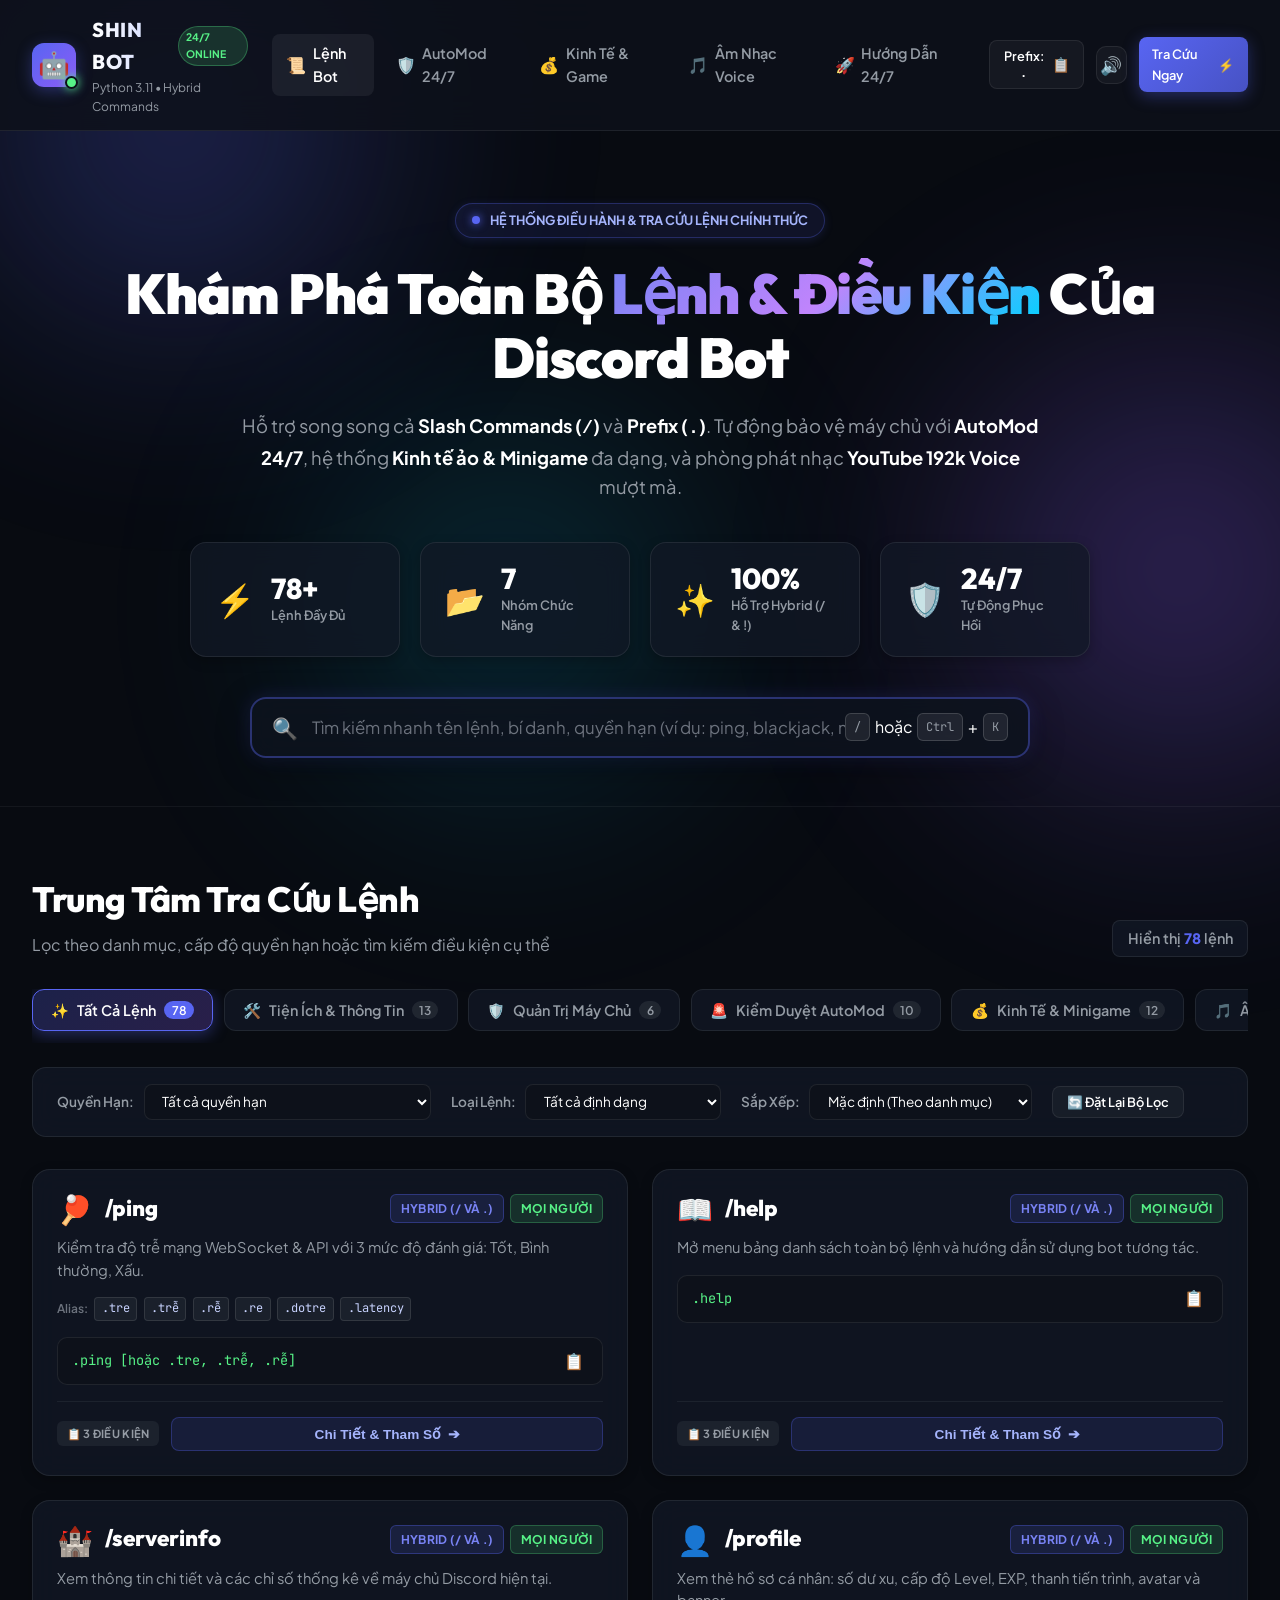
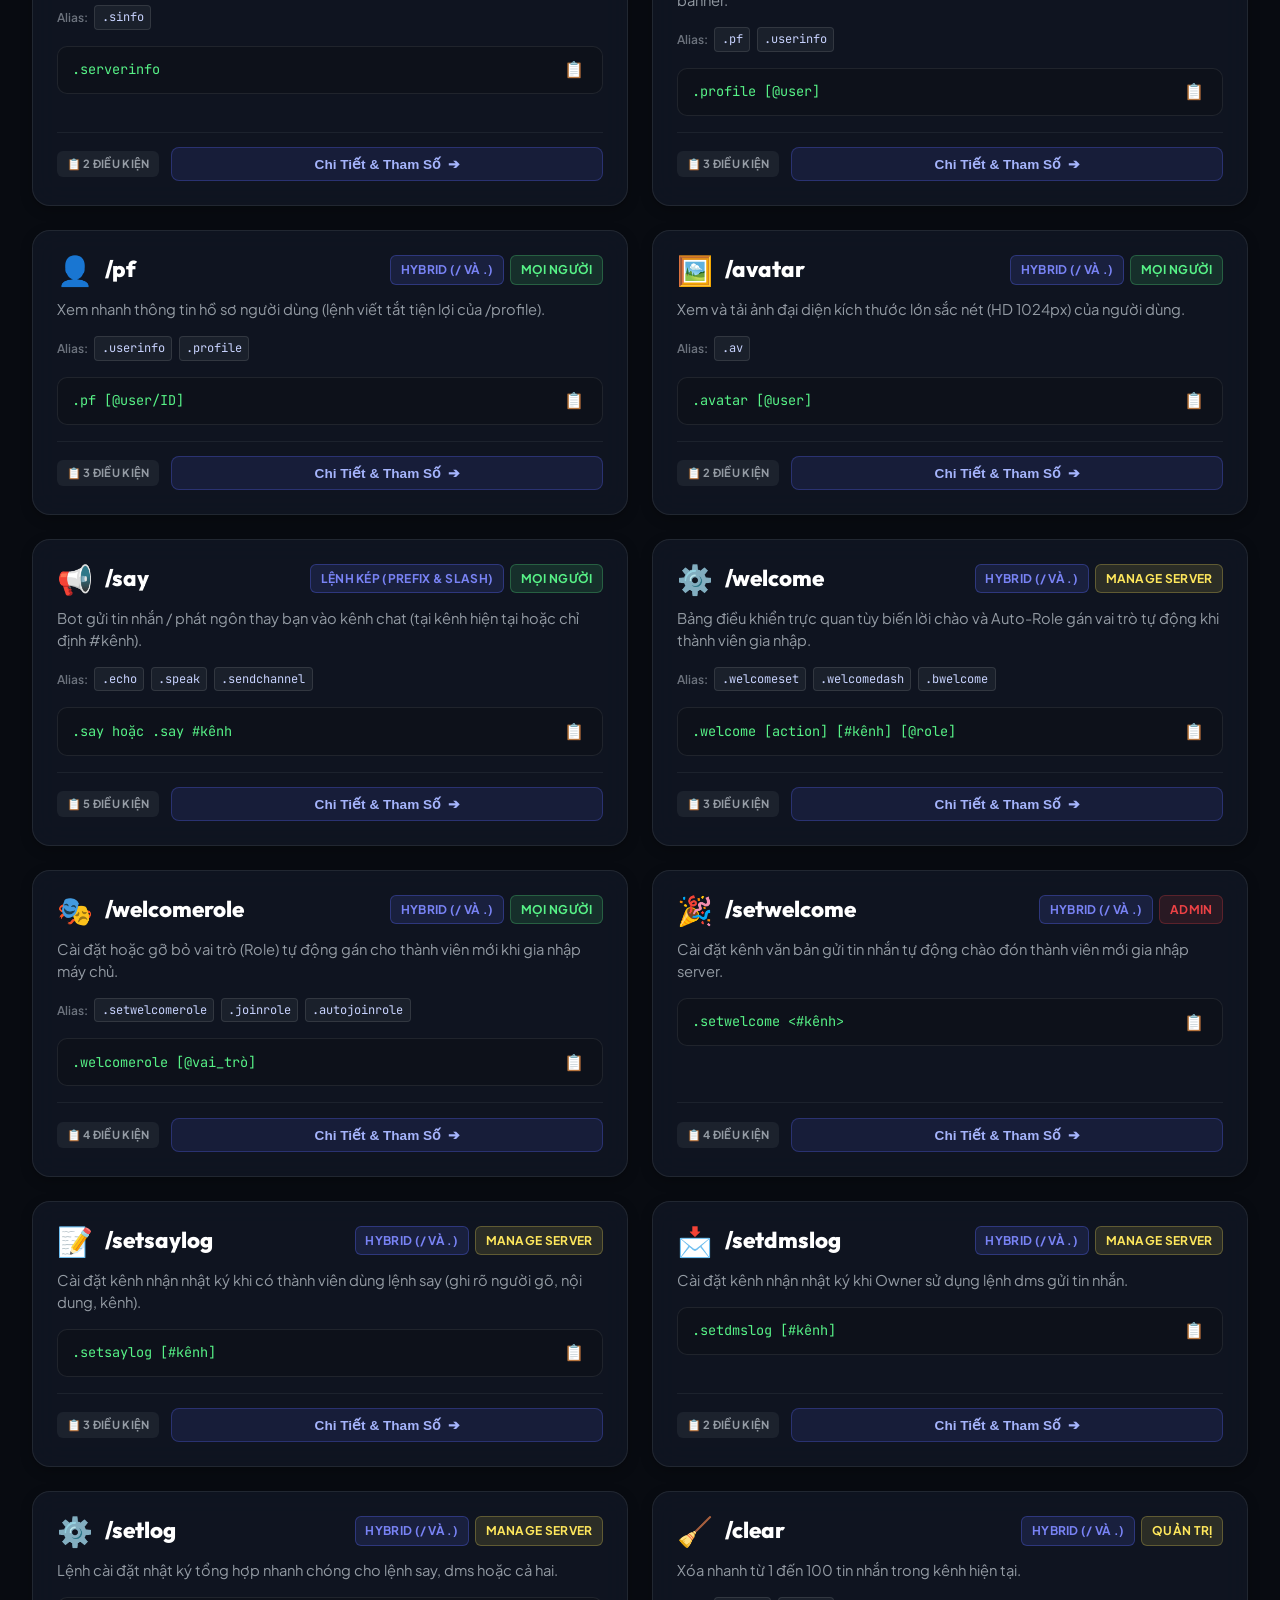
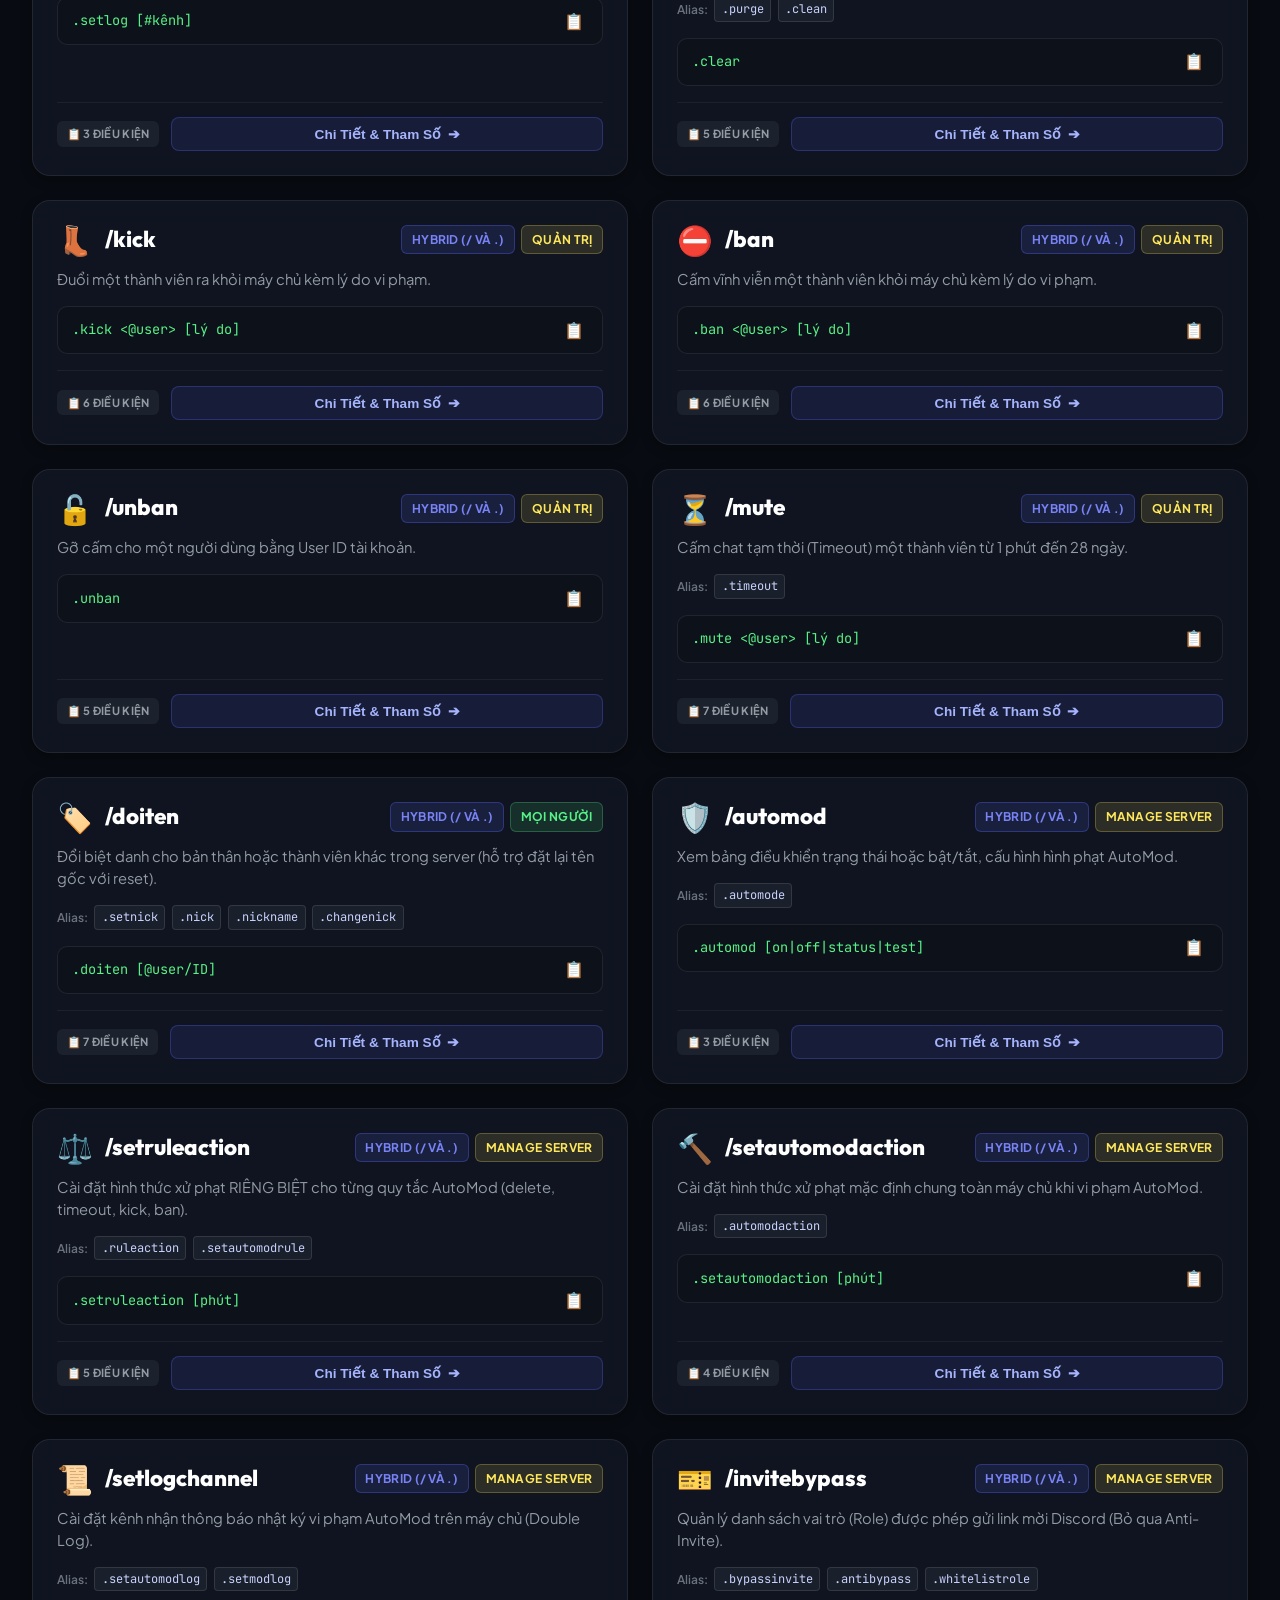
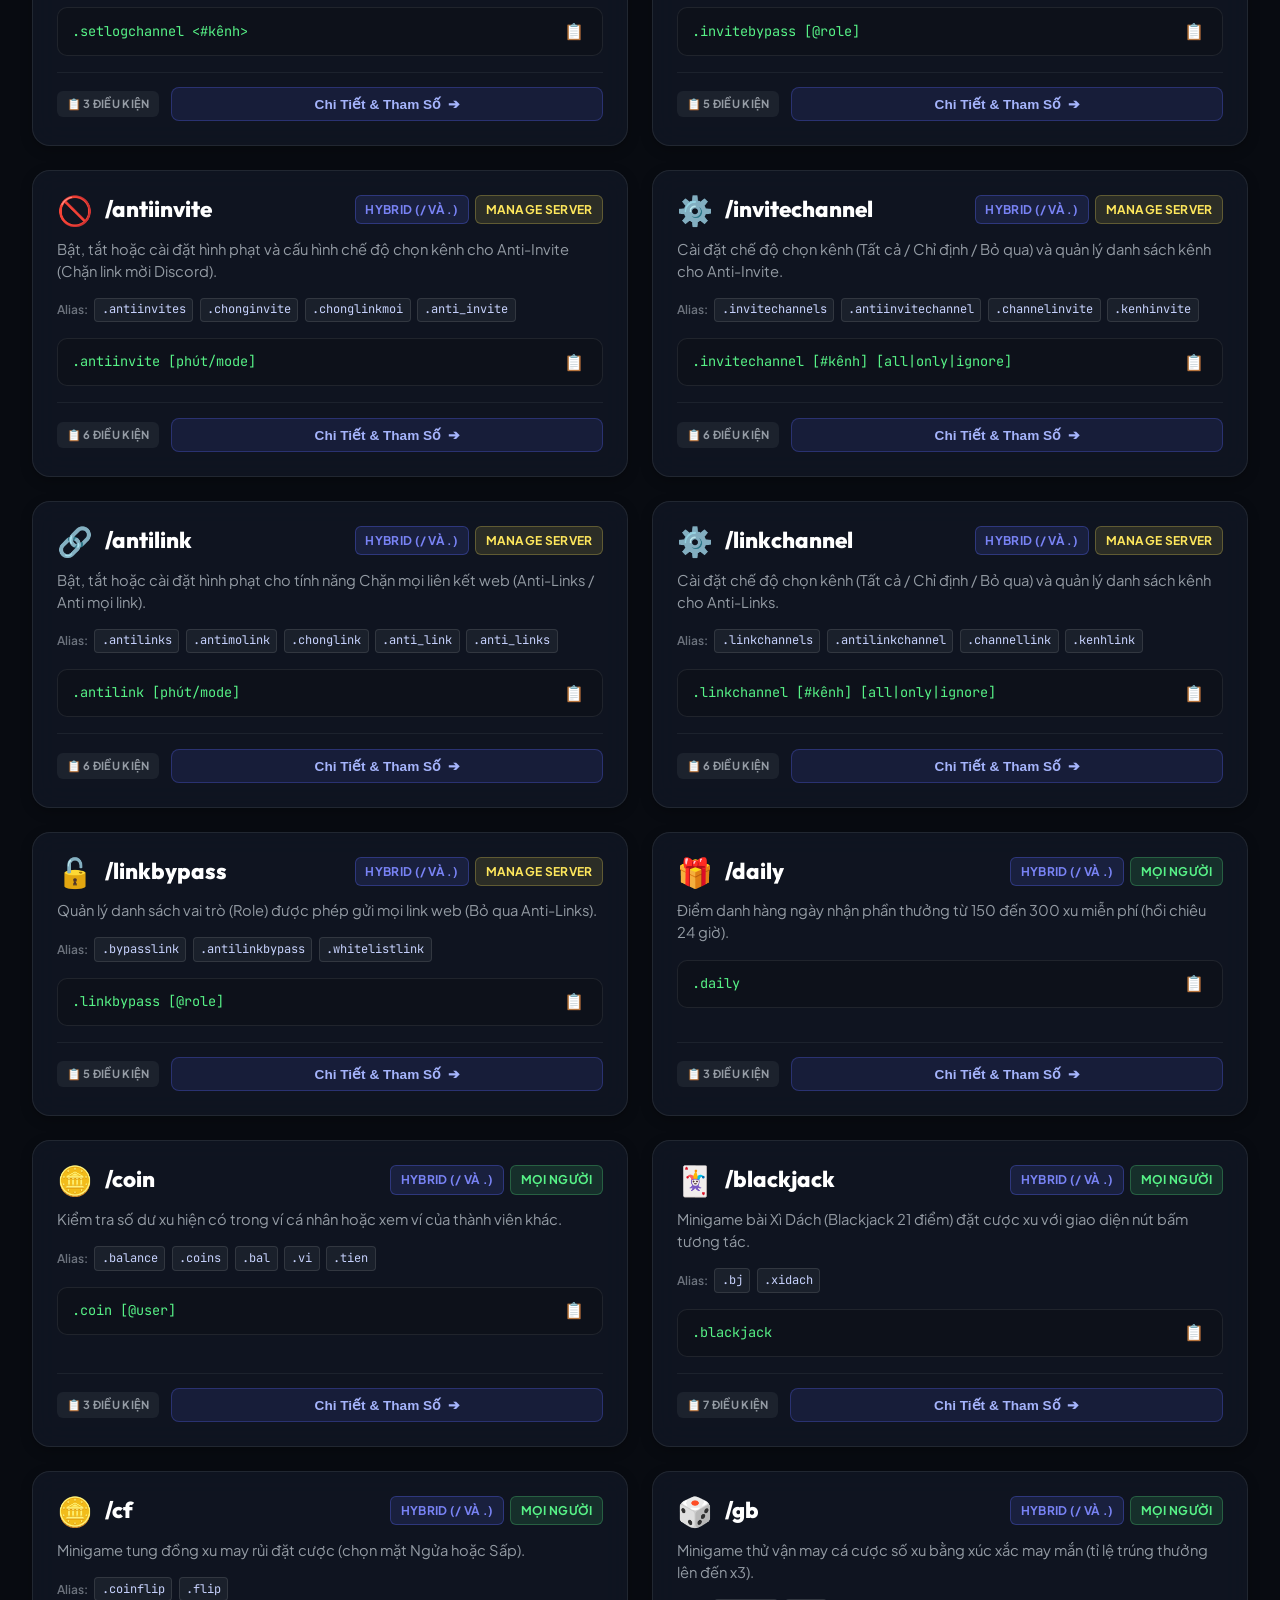
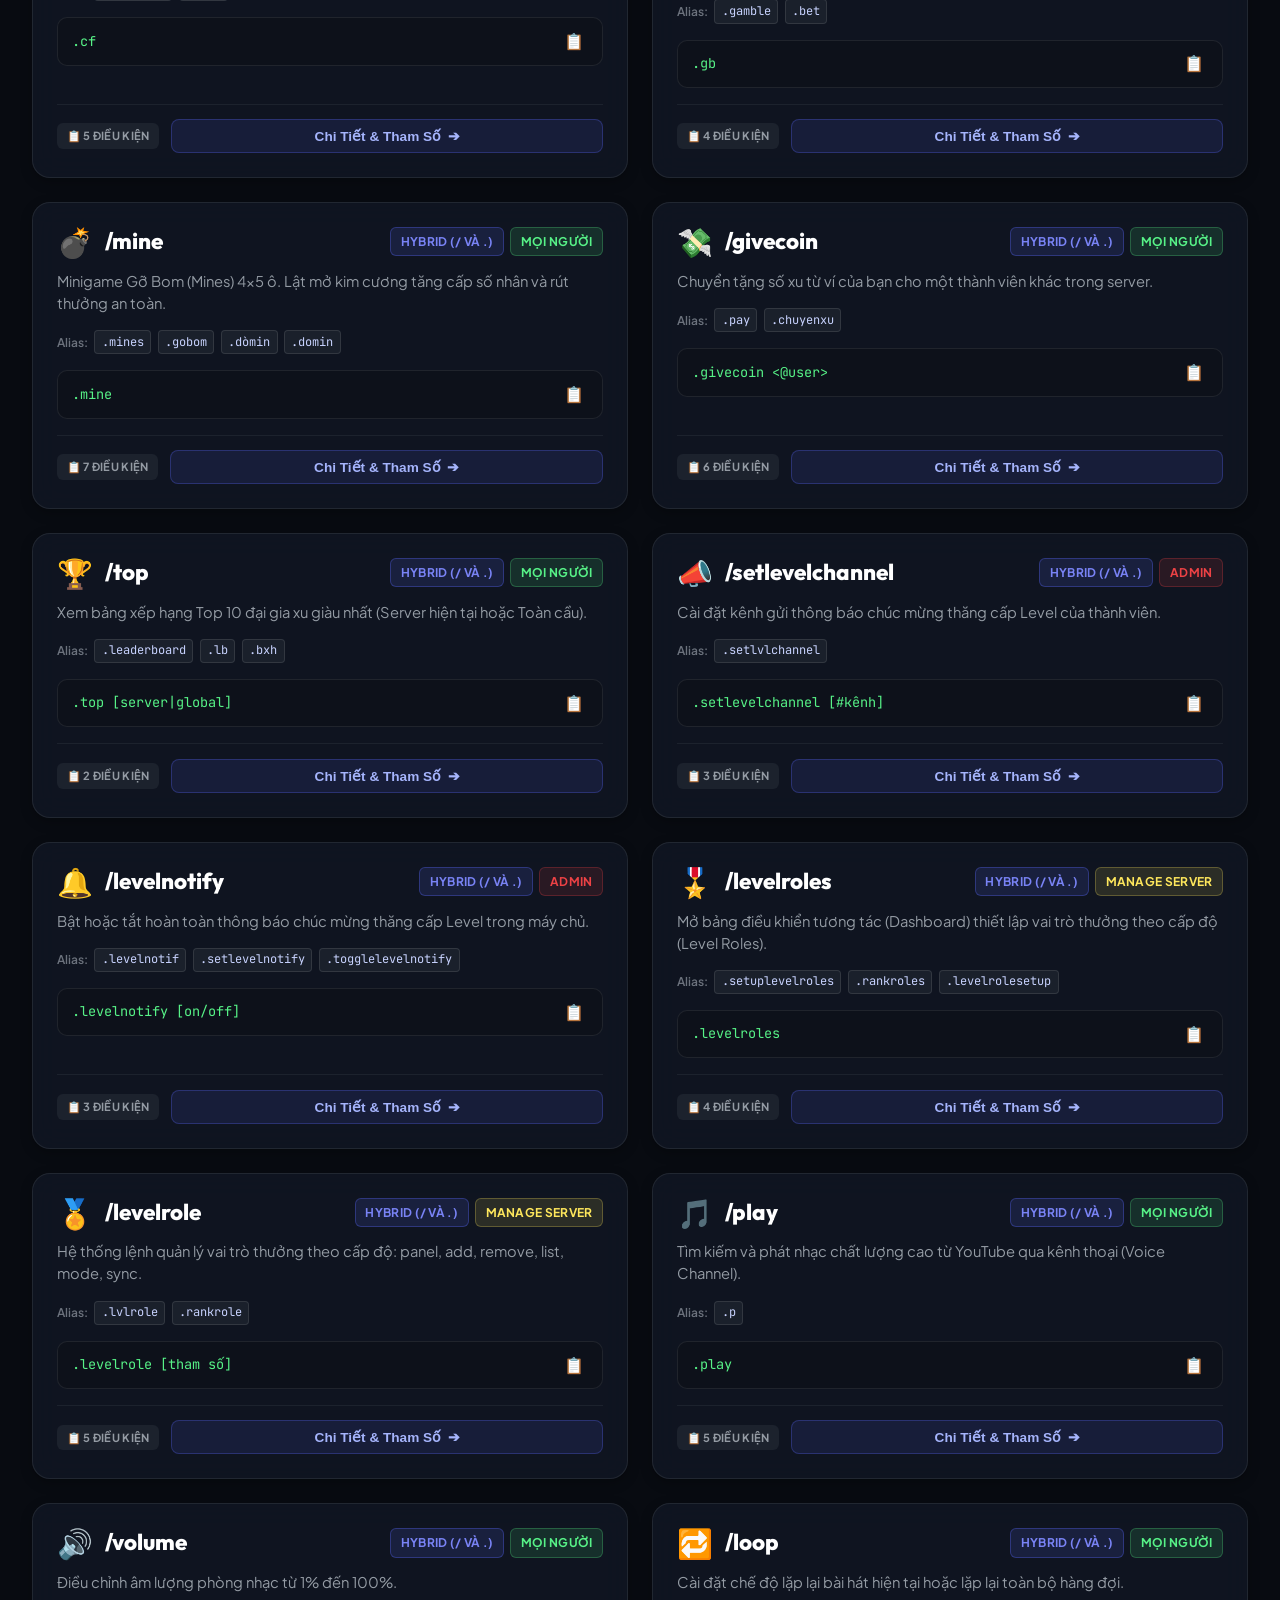
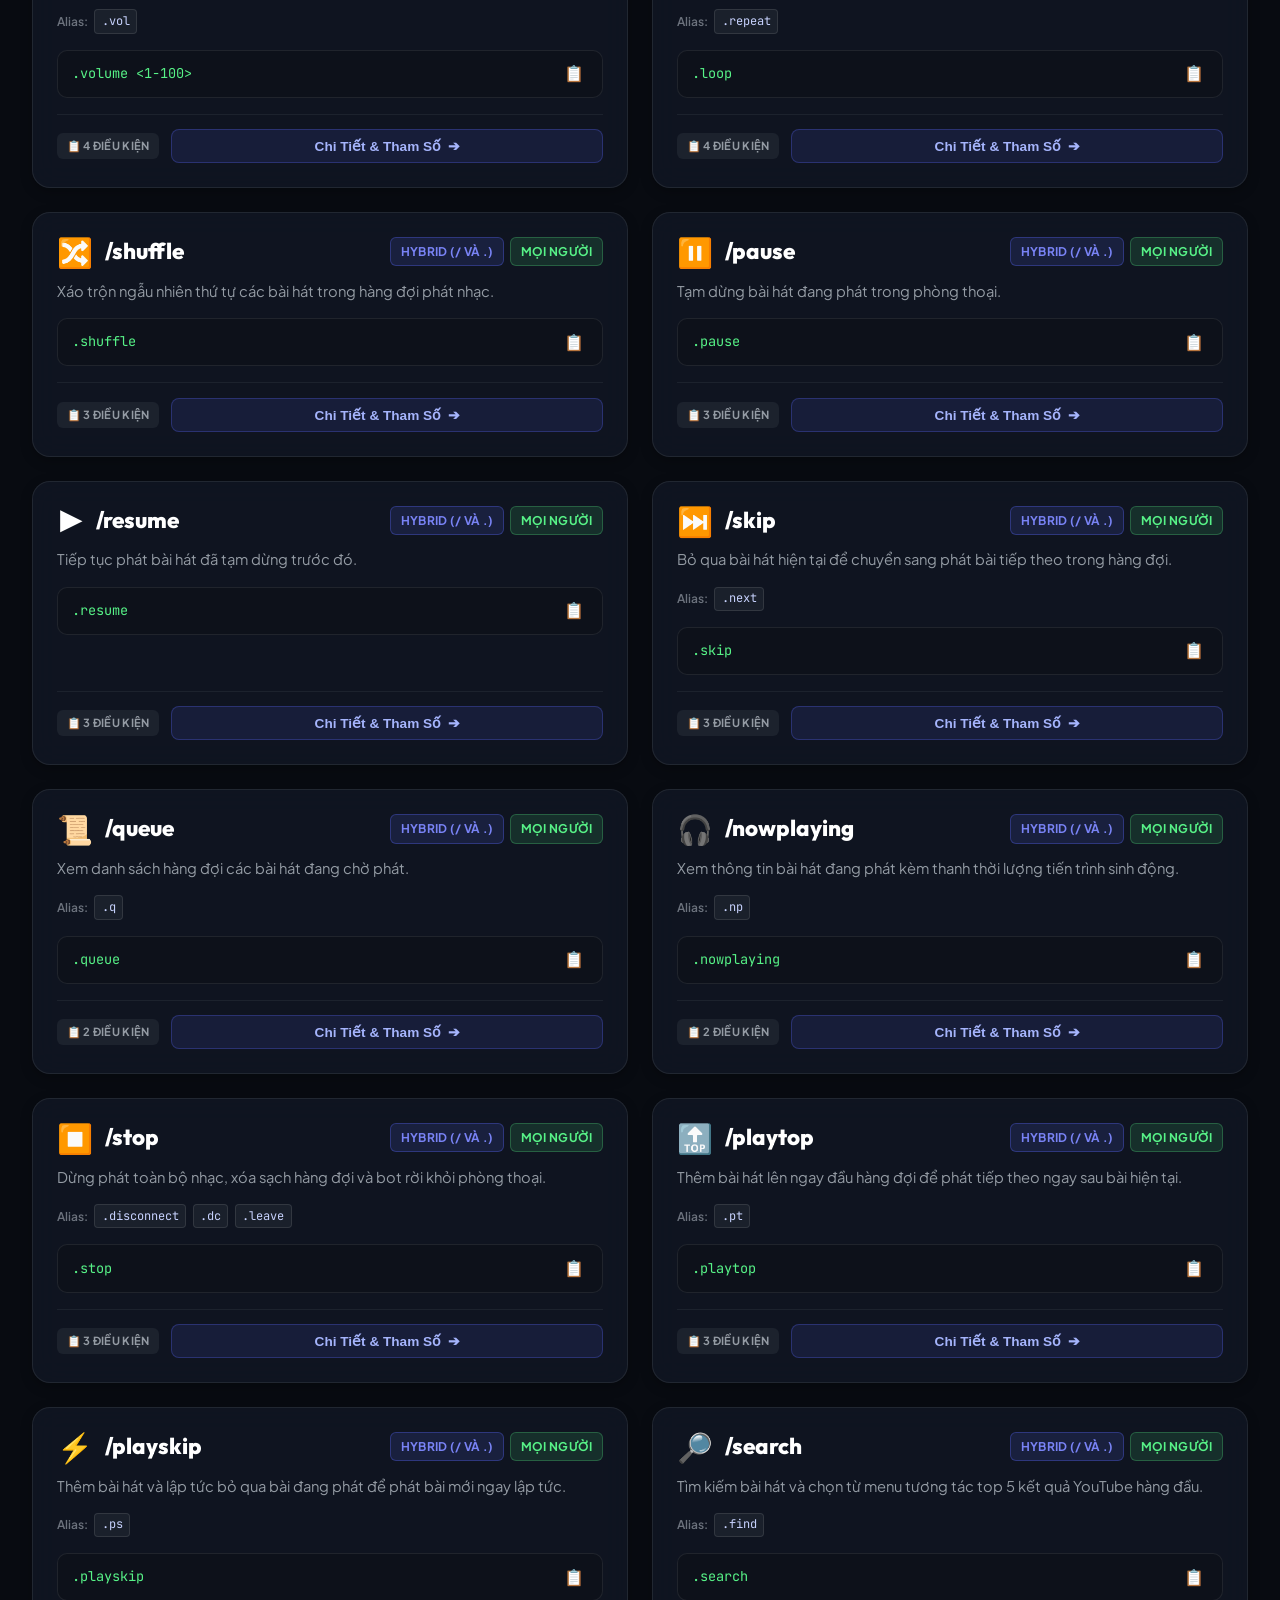
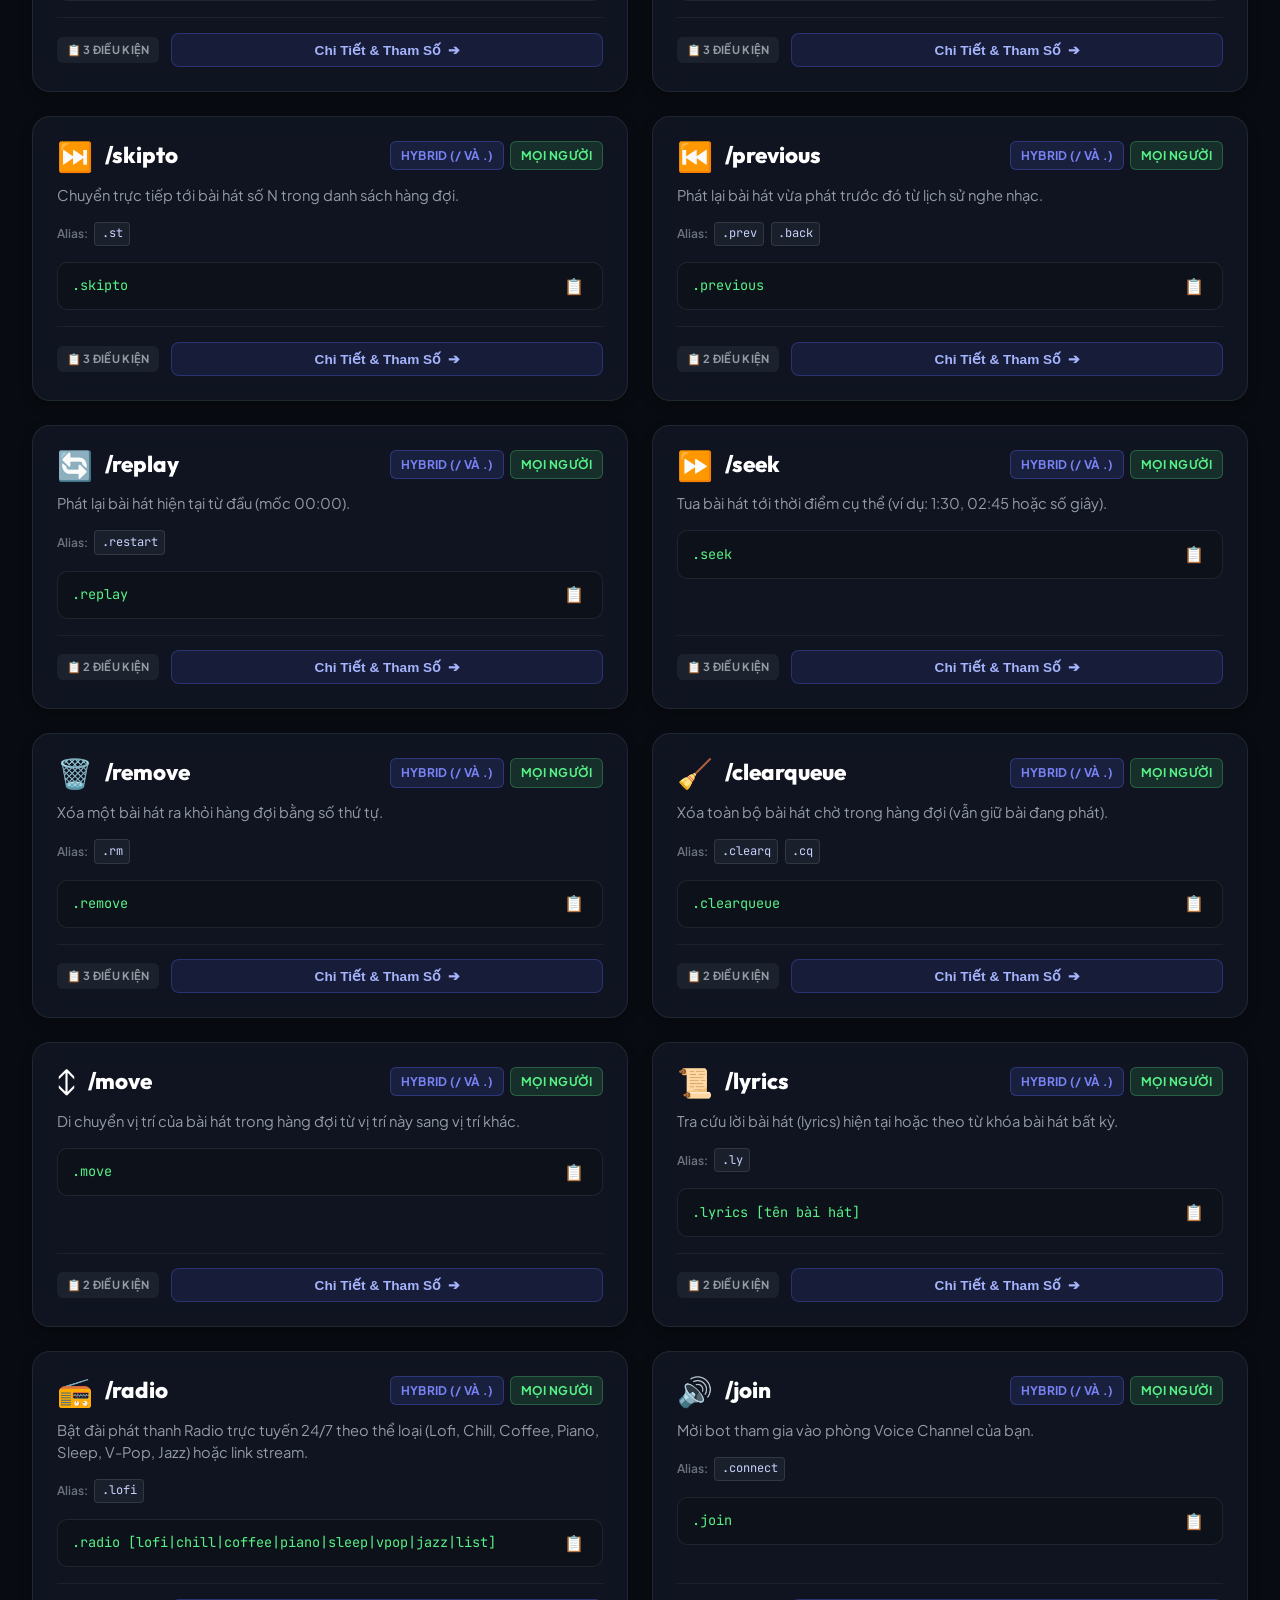
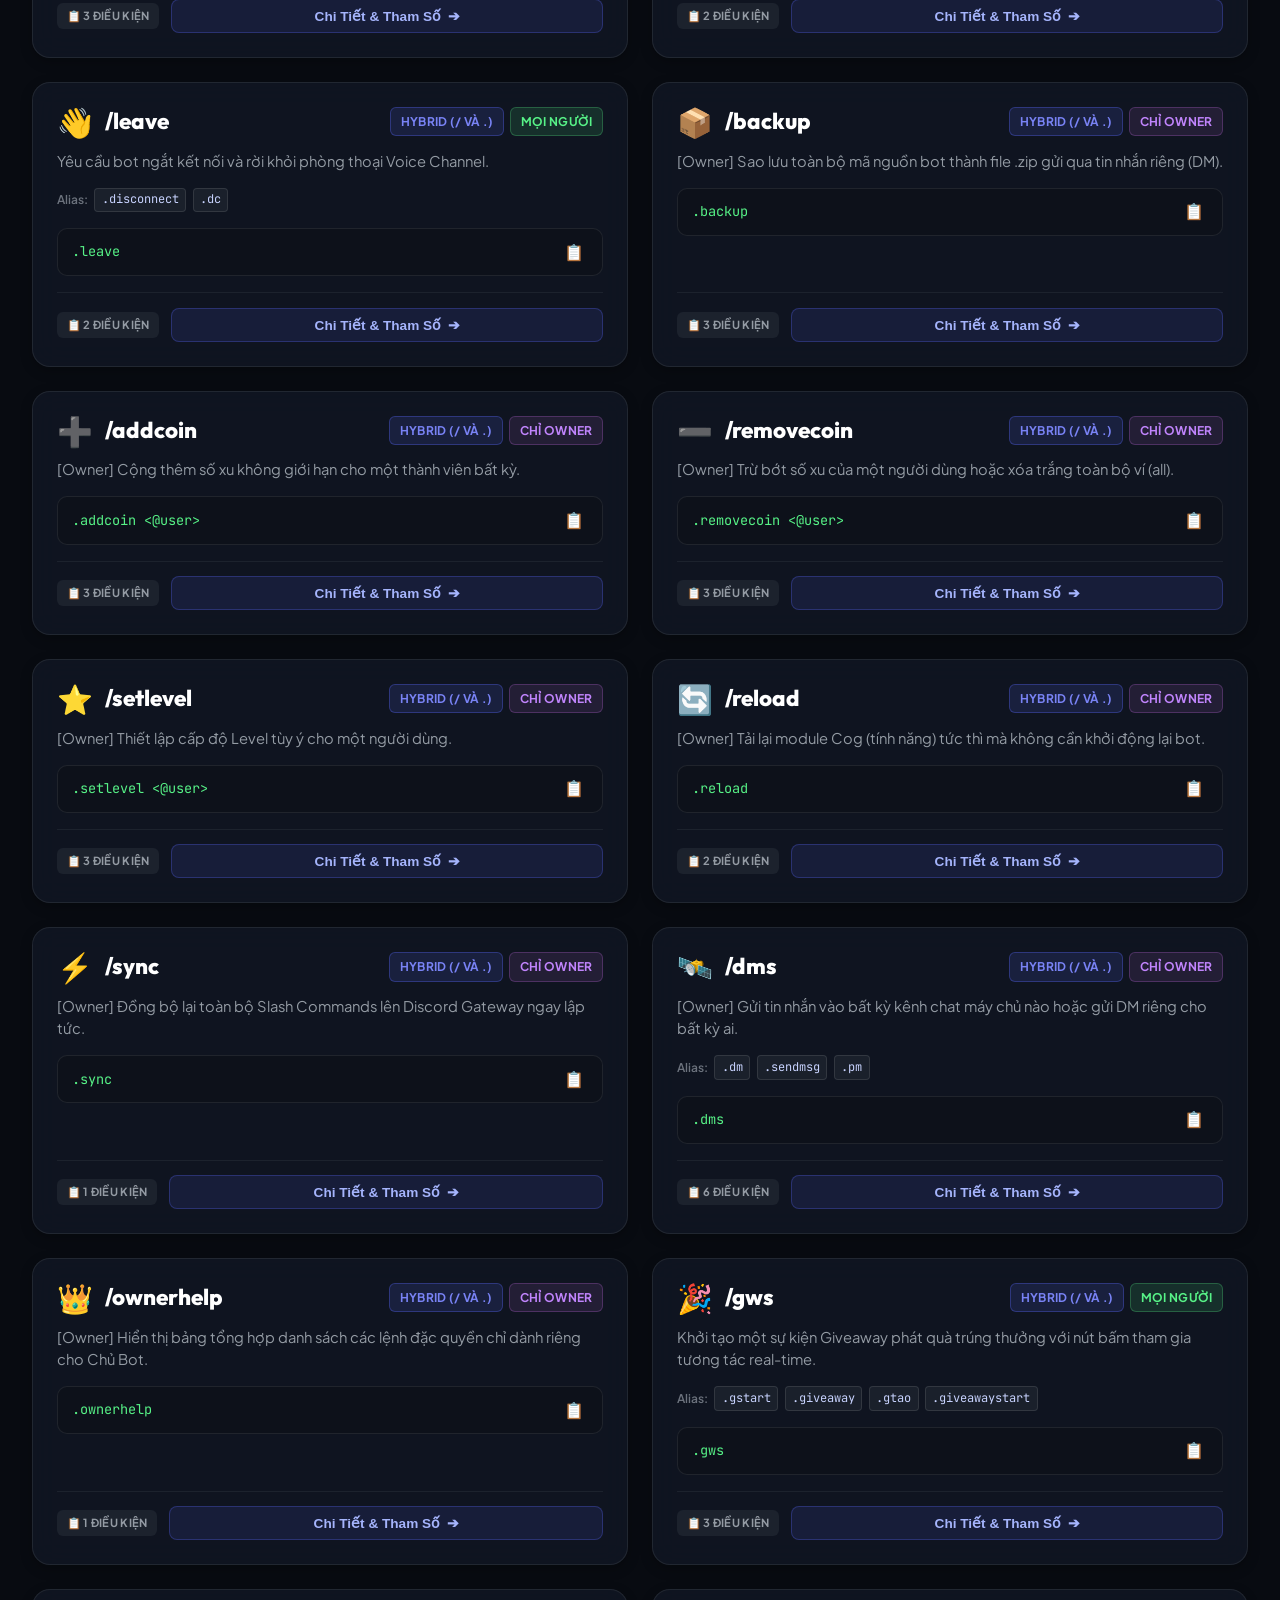
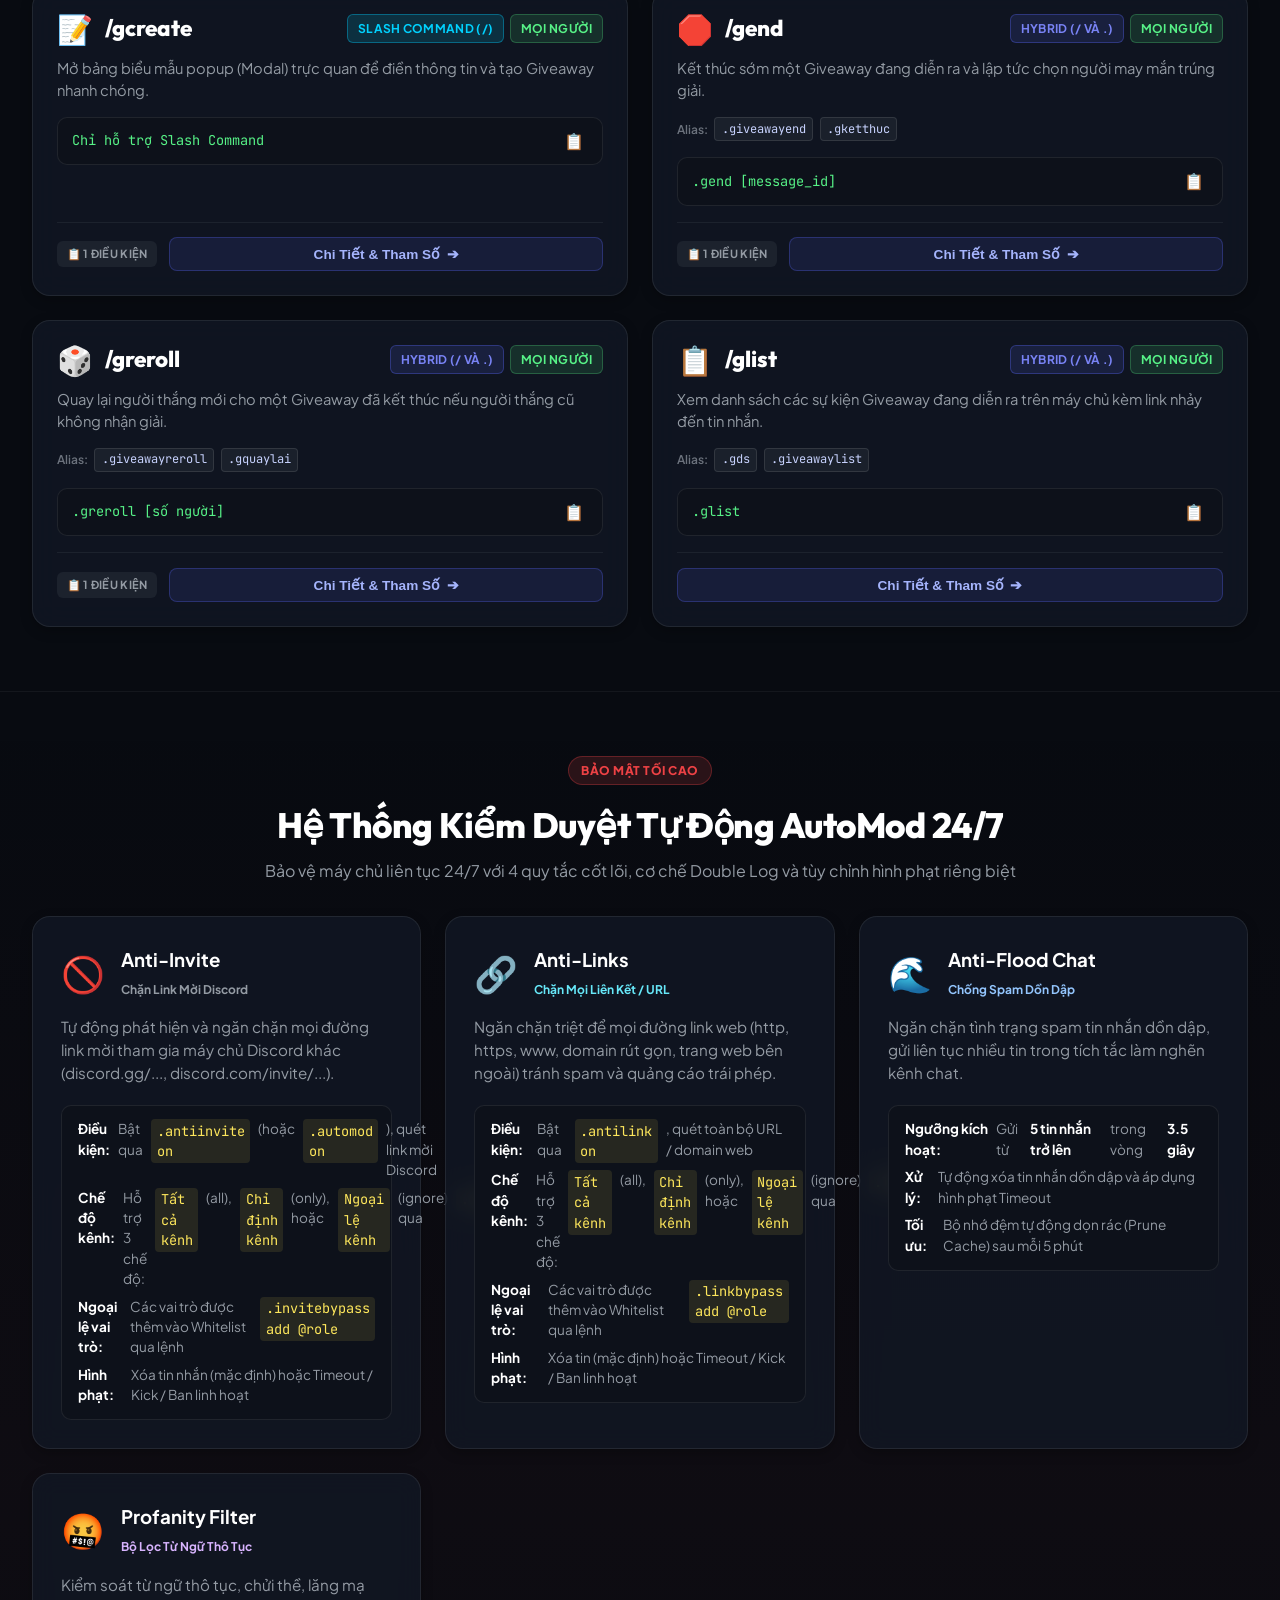
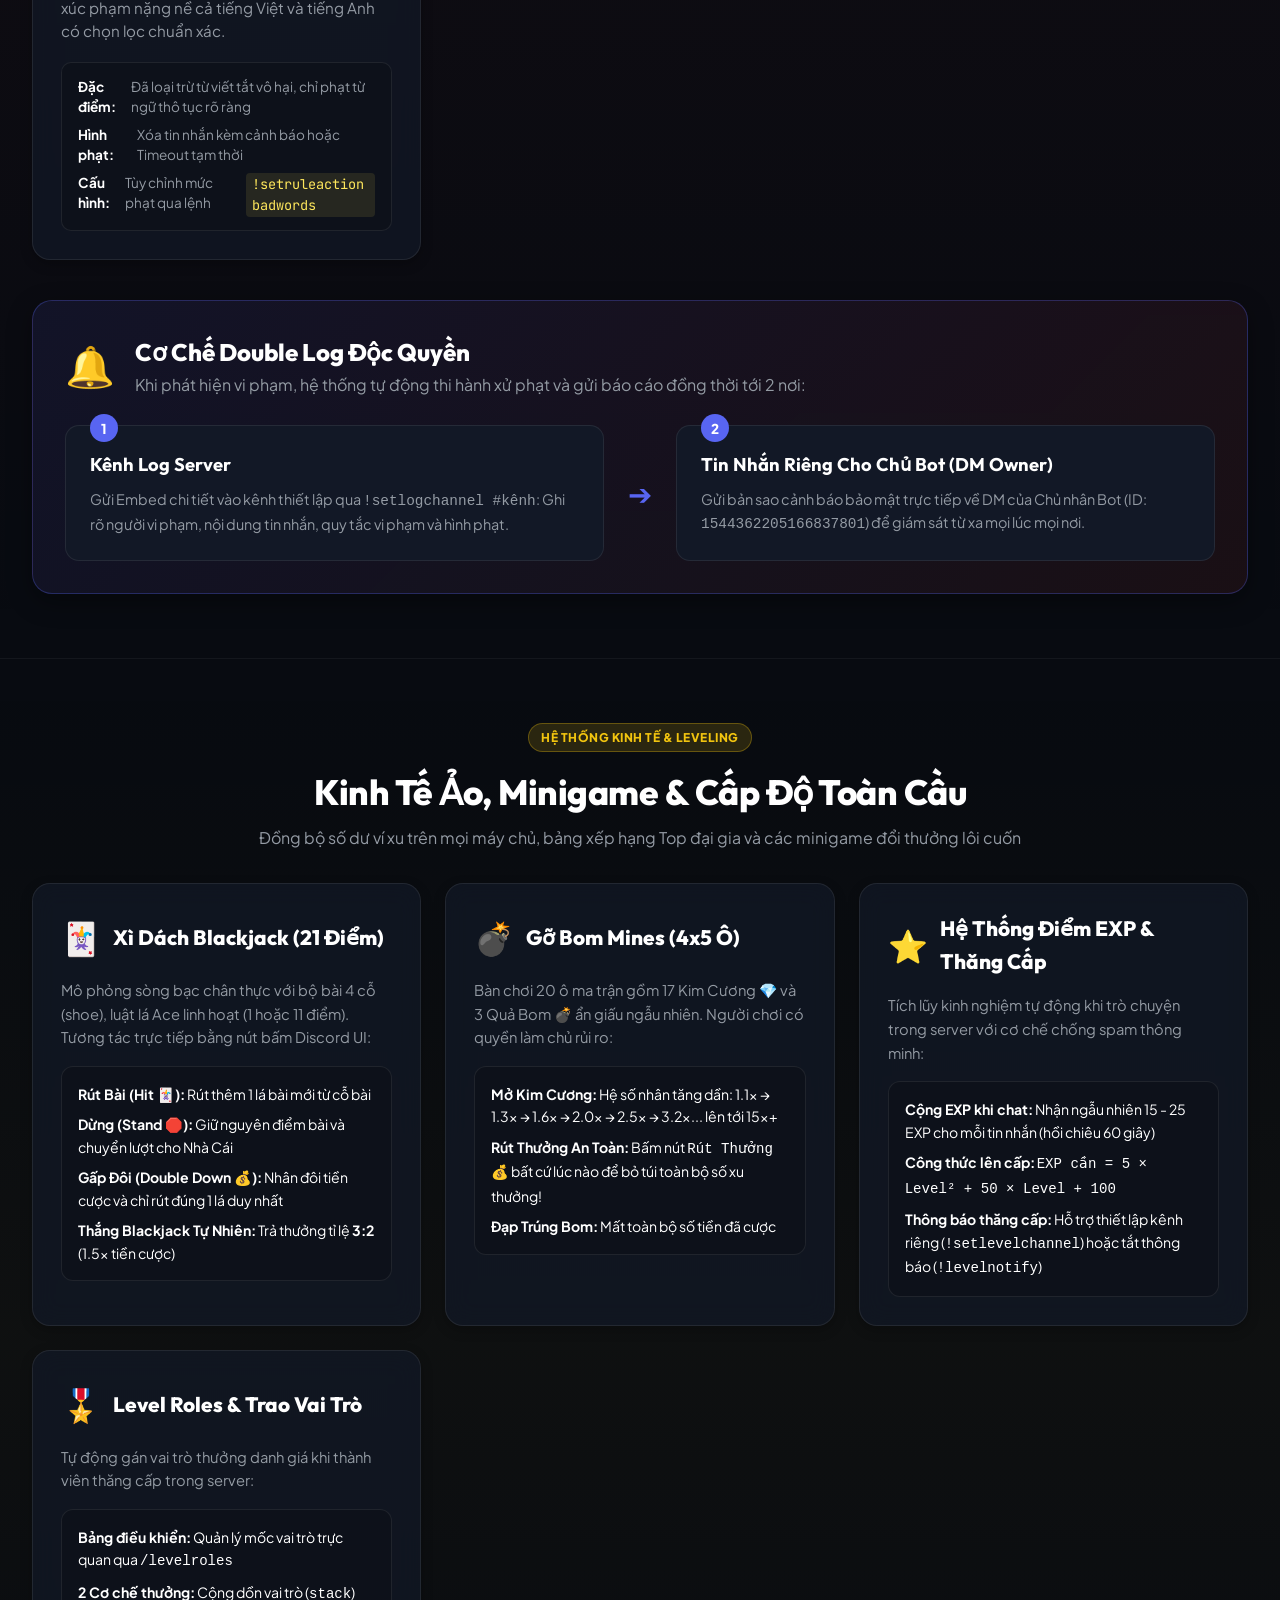
==== index.html @ 2a80ed11 "Add files via upload" ====
<!DOCTYPE html>
<html lang="vi">
<head>
  <meta charset="UTF-8">
  <meta name="viewport" content="width=device-width, initial-scale=1.0">
  <title>Shin Bot — Tài Liệu & Trung Tâm Tra Cứu Lệnh Discord Bot 24/7</title>
  <meta name="description" content="Trung tâm tra cứu đầy đủ 78+ lệnh, điều kiện sử dụng, quyền hạn và trình tạo cú pháp lệnh cho Discord Bot Python 24/7 hỗ trợ Slash và Prefix.">
  <link rel="preconnect" href="https://fonts.googleapis.com">
  <link rel="preconnect" href="https://fonts.gstatic.com" crossorigin>
  <link href="https://fonts.googleapis.com/css2?family=JetBrains+Mono:wght@400;500;600;700&family=Outfit:wght@400;500;600;700;800;900&family=Plus+Jakarta+Sans:wght@400;500;600;700&display=swap" rel="stylesheet">
  <link rel="stylesheet" href="style.css">
  <link rel="icon" href="data:image/svg+xml,<svg xmlns=%22http://www.w3.org/2000/svg%22 viewBox=%220%22%20width=%2232%22%20height=%2232%22><text y=%2226%22 font-size=%2226%22>🤖</text></svg>">
</head>
<body class="dark-theme">
  <!-- Glowing Background Mesh -->
  <div class="bg-glow bg-glow-1"></div>
  <div class="bg-glow bg-glow-2"></div>
  <div class="bg-glow bg-glow-3"></div>

  <!-- Header / Navigation Bar -->
  <header class="navbar">
    <div class="nav-container">
      <div class="nav-brand">
        <div class="brand-avatar-wrapper">
          <div class="brand-avatar">🤖</div>
          <span class="status-pulse" title="Trực tuyến 24/7"></span>
        </div>
        <div class="brand-info">
          <div class="brand-title">
            <span class="brand-name">SHIN BOT</span>
            <span class="brand-badge">24/7 ONLINE</span>
          </div>
          <span class="brand-sub">Python 3.11 • Hybrid Commands</span>
        </div>
      </div>

      <nav class="nav-menu">
        <a href="#commands" class="nav-link active"><span class="nav-icon">📜</span> Lệnh Bot</a>
        <a href="#automod" class="nav-link"><span class="nav-icon">🛡️</span> AutoMod 24/7</a>
        <a href="#economy" class="nav-link"><span class="nav-icon">💰</span> Kinh Tế & Game</a>
        <a href="#music" class="nav-link"><span class="nav-icon">🎵</span> Âm Nhạc Voice</a>
        <a href="#deployment" class="nav-link"><span class="nav-icon">🚀</span> Hướng Dẫn 24/7</a>
      </nav>

      <div class="nav-actions">
        <button id="quick-copy-prefix" class="btn btn-outline btn-sm" title="Sao chép Prefix mặc định (.)">
          <span>Prefix: <code>.</code></span>
          <span class="copy-icon">📋</span>
        </button>
        <button id="sound-toggle-btn" class="btn btn-icon" title="Bật/Tắt hiệu ứng âm thanh">
          <span id="sound-icon">🔊</span>
        </button>
        <a href="#commands" class="btn btn-primary btn-sm">
          <span>Tra Cứu Ngay</span>
          <span>⚡</span>
        </a>
      </div>
    </div>
  </header>

  <!-- Main Hero Section -->
  <section class="hero-section">
    <div class="hero-container">
      <div class="hero-badge">
        <span class="badge-dot"></span>
        <span>HỆ THỐNG ĐIỀU HÀNH & TRA CỨU LỆNH CHÍNH THỨC</span>
      </div>

      <h1 class="hero-title">
        Khám Phá Toàn Bộ <span class="gradient-text">Lệnh & Điều Kiện</span> Của Discord Bot
      </h1>

      <p class="hero-desc">
        Hỗ trợ song song cả <strong>Slash Commands (<code>/</code>)</strong> và <strong>Prefix (<code>.</code>)</strong>. 
        Tự động bảo vệ máy chủ với <strong>AutoMod 24/7</strong>, hệ thống <strong>Kinh tế ảo & Minigame</strong> đa dạng, 
        và phòng phát nhạc <strong>YouTube 192k Voice</strong> mượt mà.
      </p>

      <!-- Stats Counters -->
      <div class="stats-grid">
        <div class="stat-card">
          <div class="stat-icon" style="color: #5865F2;">⚡</div>
          <div class="stat-info">
            <span class="stat-num" id="stat-total-cmds">78+</span>
            <span class="stat-label">Lệnh Đầy Đủ</span>
          </div>
        </div>

        <div class="stat-card">
          <div class="stat-icon" style="color: #3BA55C;">📂</div>
          <div class="stat-info">
            <span class="stat-num" id="stat-total-cats">8</span>
            <span class="stat-label">Nhóm Chức Năng</span>
          </div>
        </div>

        <div class="stat-card">
          <div class="stat-icon" style="color: #F1C40F;">✨</div>
          <div class="stat-info">
            <span class="stat-num">100%</span>
            <span class="stat-label">Hỗ Trợ Hybrid (/ & !)</span>
          </div>
        </div>

        <div class="stat-card">
          <div class="stat-icon" style="color: #ED4245;">🛡️</div>
          <div class="stat-info">
            <span class="stat-num">24/7</span>
            <span class="stat-label">Tự Động Phục Hồi</span>
          </div>
        </div>
      </div>

      <!-- Quick Search Trigger -->
      <div class="hero-search-wrapper">
        <div class="hero-search-box">
          <span class="search-icon">🔍</span>
          <input type="text" id="main-search-input" placeholder="Tìm kiếm nhanh tên lệnh, bí danh, quyền hạn (ví dụ: ping, blackjack, mute, say...)" autocomplete="off">
          <button id="clear-search-btn" class="clear-btn" style="display: none;" title="Xóa tìm kiếm">✕</button>
          <div class="search-shortcut">
            <kbd>/</kbd> hoặc <kbd>Ctrl</kbd>+<kbd>K</kbd>
          </div>
        </div>
      </div>
    </div>
  </section>

  <!-- Commands Explorer Section -->
  <section id="commands" class="section explorer-section">
    <div class="section-container">
      <div class="section-header">
        <div>
          <h2 class="section-title">Trung Tâm Tra Cứu Lệnh</h2>
          <p class="section-subtitle">Lọc theo danh mục, cấp độ quyền hạn hoặc tìm kiếm điều kiện cụ thể</p>
        </div>
        <div class="results-badge">
          Hiển thị <span id="filtered-count" class="highlight-count">78</span> lệnh
        </div>
      </div>

      <!-- Category Filter Pills -->
      <div class="category-tabs" id="category-tabs">
        <!-- Rendered dynamically -->
      </div>

      <!-- Secondary Filter Bar (Permissions, Type, Sort) -->
      <div class="filters-toolbar">
        <div class="filter-group">
          <label class="filter-label">Quyền Hạn:</label>
          <select id="perm-filter" class="filter-select">
            <option value="all">Tất cả quyền hạn</option>
            <option value="everyone">Tất cả thành viên (Không cần quyền)</option>
            <option value="moderator">Quản trị viên (Mute / Kick / Ban / Clear)</option>
            <option value="manage_guild">Quản lý máy chủ (Manage Server)</option>
            <option value="admin">Quản trị tối cao (Administrator)</option>
            <option value="owner">Chỉ Chủ Bot (Owner Only)</option>
          </select>
        </div>

        <div class="filter-group">
          <label class="filter-label">Loại Lệnh:</label>
          <select id="type-filter" class="filter-select">
            <option value="all">Tất cả định dạng</option>
            <option value="hybrid">Lệnh Kép Hybrid (/ và .)</option>
            <option value="slash">Chỉ Slash Command (/)</option>
            <option value="prefix">Chỉ Lệnh Prefix (.)</option>
          </select>
        </div>

        <div class="filter-group">
          <label class="filter-label">Sắp Xếp:</label>
          <select id="sort-select" class="filter-select">
            <option value="default">Mặc định (Theo danh mục)</option>
            <option value="name-asc">Tên lệnh (A → Z)</option>
            <option value="name-desc">Tên lệnh (Z → A)</option>
            <option value="perm">Cấp độ quyền (Thấp → Cao)</option>
          </select>
        </div>

        <button id="reset-filters-btn" class="btn btn-outline btn-sm">
          <span>🔄 Đặt Lại Bộ Lọc</span>
        </button>
      </div>

      <!-- Commands Grid Container -->
      <div class="commands-grid" id="commands-grid">
        <!-- Rendered dynamically -->
      </div>

      <!-- Empty State -->
      <div id="no-results-state" class="empty-state" style="display: none;">
        <div class="empty-icon">🔍</div>
        <h3 class="empty-title">Không Tìm Thấy Lệnh Phù Hợp</h3>
        <p class="empty-desc">Không có lệnh nào khớp với từ khóa tìm kiếm hoặc bộ lọc hiện tại của bạn.</p>
        <button id="reset-search-empty-btn" class="btn btn-primary btn-sm">Đặt lại bộ lọc</button>
      </div>
    </div>
  </section>

  <!-- AutoMod 24/7 Deep Dive Section -->
  <section id="automod" class="section automod-section">
    <div class="section-container">
      <div class="section-header center">
        <div class="pill-tag pill-danger">BẢO MẬT TỐI CAO</div>
        <h2 class="section-title">Hệ Thống Kiểm Duyệt Tự Động AutoMod 24/7</h2>
        <p class="section-subtitle">Bảo vệ máy chủ liên tục 24/7 với 4 quy tắc cốt lõi, cơ chế Double Log và tùy chỉnh hình phạt riêng biệt</p>
      </div>

      <div class="automod-grid">
        <div class="automod-card">
          <div class="automod-card-header">
            <div class="rule-icon">🚫</div>
            <div>
              <h3>Anti-Invite</h3>
              <span class="rule-badge">Chặn Link Mời Discord</span>
            </div>
          </div>
          <p class="rule-desc">Tự động phát hiện và ngăn chặn mọi đường link mời tham gia máy chủ Discord khác (discord.gg/..., discord.com/invite/...).</p>
          <div class="rule-conditions">
            <div class="cond-item"><strong>Điều kiện:</strong> Bật qua <code>.antiinvite on</code> (hoặc <code>.automod on</code>), quét link mời Discord</div>
            <div class="cond-item"><strong>Chế độ kênh:</strong> Hỗ trợ 3 chế độ: <code>Tất cả kênh</code> (all), <code>Chỉ định kênh</code> (only), hoặc <code>Ngoại lệ kênh</code> (ignore) qua <code>.invitechannel</code> hoặc <code>.antiinvite channel</code></div>
            <div class="cond-item"><strong>Ngoại lệ vai trò:</strong> Các vai trò được thêm vào Whitelist qua lệnh <code>.invitebypass add @role</code></div>
            <div class="cond-item"><strong>Hình phạt:</strong> Xóa tin nhắn (mặc định) hoặc Timeout / Kick / Ban linh hoạt</div>
          </div>
        </div>

        <div class="automod-card">
          <div class="automod-card-header">
            <div class="rule-icon">🔗</div>
            <div>
              <h3>Anti-Links</h3>
              <span class="rule-badge badge-cyan">Chặn Mọi Liên Kết / URL</span>
            </div>
          </div>
          <p class="rule-desc">Ngăn chặn triệt để mọi đường link web (http, https, www, domain rút gọn, trang web bên ngoài) tránh spam và quảng cáo trái phép.</p>
          <div class="rule-conditions">
            <div class="cond-item"><strong>Điều kiện:</strong> Bật qua <code>.antilink on</code>, quét toàn bộ URL / domain web</div>
            <div class="cond-item"><strong>Chế độ kênh:</strong> Hỗ trợ 3 chế độ: <code>Tất cả kênh</code> (all), <code>Chỉ định kênh</code> (only), hoặc <code>Ngoại lệ kênh</code> (ignore) qua <code>.linkchannel</code> hoặc <code>.antilink channel</code></div>
            <div class="cond-item"><strong>Ngoại lệ vai trò:</strong> Các vai trò được thêm vào Whitelist qua lệnh <code>.linkbypass add @role</code></div>
            <div class="cond-item"><strong>Hình phạt:</strong> Xóa tin (mặc định) hoặc Timeout / Kick / Ban linh hoạt</div>
          </div>
        </div>

        <div class="automod-card">
          <div class="automod-card-header">
            <div class="rule-icon">🌊</div>
            <div>
              <h3>Anti-Flood Chat</h3>
              <span class="rule-badge badge-blue">Chống Spam Dồn Dập</span>
            </div>
          </div>
          <p class="rule-desc">Ngăn chặn tình trạng spam tin nhắn dồn dập, gửi liên tục nhiều tin trong tích tắc làm nghẽn kênh chat.</p>
          <div class="rule-conditions">
            <div class="cond-item"><strong>Ngưỡng kích hoạt:</strong> Gửi từ <strong>5 tin nhắn trở lên</strong> trong vòng <strong>3.5 giây</strong></div>
            <div class="cond-item"><strong>Xử lý:</strong> Tự động xóa tin nhắn dồn dập và áp dụng hình phạt Timeout</div>
            <div class="cond-item"><strong>Tối ưu:</strong> Bộ nhớ đệm tự động dọn rác (Prune Cache) sau mỗi 5 phút</div>
          </div>
        </div>

        <div class="automod-card">
          <div class="automod-card-header">
            <div class="rule-icon">🤬</div>
            <div>
              <h3>Profanity Filter</h3>
              <span class="rule-badge badge-purple">Bộ Lọc Từ Ngữ Thô Tục</span>
            </div>
          </div>
          <p class="rule-desc">Kiểm soát từ ngữ thô tục, chửi thề, lăng mạ xúc phạm nặng nề cả tiếng Việt và tiếng Anh có chọn lọc chuẩn xác.</p>
          <div class="rule-conditions">
            <div class="cond-item"><strong>Đặc điểm:</strong> Đã loại trừ từ viết tắt vô hại, chỉ phạt từ ngữ thô tục rõ ràng</div>
            <div class="cond-item"><strong>Hình phạt:</strong> Xóa tin nhắn kèm cảnh báo hoặc Timeout tạm thời</div>
            <div class="cond-item"><strong>Cấu hình:</strong> Tùy chỉnh mức phạt qua lệnh <code>!setruleaction badwords</code></div>
          </div>
        </div>
      </div>

      <!-- Double Log Workflow Box -->
      <div class="double-log-box">
        <div class="double-log-header">
          <span class="double-log-icon">🔔</span>
          <div>
            <h3>Cơ Chế Double Log Độc Quyền</h3>
            <p>Khi phát hiện vi phạm, hệ thống tự động thi hành xử phạt và gửi báo cáo đồng thời tới 2 nơi:</p>
          </div>
        </div>
        <div class="workflow-steps">
          <div class="step-card">
            <div class="step-num">1</div>
            <div class="step-content">
              <h4>Kênh Log Server</h4>
              <p>Gửi Embed chi tiết vào kênh thiết lập qua <code>!setlogchannel #kênh</code>: Ghi rõ người vi phạm, nội dung tin nhắn, quy tắc vi phạm và hình phạt.</p>
            </div>
          </div>
          <div class="step-arrow">➔</div>
          <div class="step-card">
            <div class="step-num">2</div>
            <div class="step-content">
              <h4>Tin Nhắn Riêng Cho Chủ Bot (DM Owner)</h4>
              <p>Gửi bản sao cảnh báo bảo mật trực tiếp về DM của Chủ nhân Bot (ID: <code>1544362205166837801</code>) để giám sát từ xa mọi lúc mọi nơi.</p>
            </div>
          </div>
        </div>
      </div>
    </div>
  </section>

  <!-- Economy & Minigame Deep Dive Section -->
  <section id="economy" class="section economy-section">
    <div class="section-container">
      <div class="section-header center">
        <div class="pill-tag pill-gold">HỆ THỐNG KINH TẾ & LEVELING</div>
        <h2 class="section-title">Kinh Tế Ảo, Minigame & Cấp Độ Toàn Cầu</h2>
        <p class="section-subtitle">Đồng bộ số dư ví xu trên mọi máy chủ, bảng xếp hạng Top đại gia và các minigame đổi thưởng lôi cuốn</p>
      </div>

      <div class="eco-grid">
        <div class="eco-card">
          <div class="eco-card-top">
            <span class="eco-icon">🃏</span>
            <h3>Xì Dách Blackjack (21 Điểm)</h3>
          </div>
          <p>Mô phỏng sòng bạc chân thực với bộ bài 4 cỗ (shoe), luật lá Ace linh hoạt (1 hoặc 11 điểm). Tương tác trực tiếp bằng nút bấm Discord UI:</p>
          <ul class="eco-list">
            <li><strong>Rút Bài (Hit 🃏):</strong> Rút thêm 1 lá bài mới từ cỗ bài</li>
            <li><strong>Dừng (Stand 🛑):</strong> Giữ nguyên điểm bài và chuyển lượt cho Nhà Cái</li>
            <li><strong>Gấp Đôi (Double Down 💰):</strong> Nhân đôi tiền cược và chỉ rút đúng 1 lá duy nhất</li>
            <li><strong>Thắng Blackjack Tự Nhiên:</strong> Trả thưởng tỉ lệ <strong>3:2</strong> (1.5x tiền cược)</li>
          </ul>
        </div>

        <div class="eco-card">
          <div class="eco-card-top">
            <span class="eco-icon">💣</span>
            <h3>Gỡ Bom Mines (4x5 Ô)</h3>
          </div>
          <p>Bàn chơi 20 ô ma trận gồm 17 Kim Cương 💎 và 3 Quả Bom 💣 ẩn giấu ngẫu nhiên. Người chơi có quyền làm chủ rủi ro:</p>
          <ul class="eco-list">
            <li><strong>Mở Kim Cương:</strong> Hệ số nhân tăng dần: 1.1x → 1.3x → 1.6x → 2.0x → 2.5x → 3.2x... lên tới 15x+</li>
            <li><strong>Rút Thưởng An Toàn:</strong> Bấm nút <code>Rút Thưởng 💰</code> bất cứ lúc nào để bỏ túi toàn bộ số xu thưởng!</li>
            <li><strong>Đạp Trúng Bom:</strong> Mất toàn bộ số tiền đã cược</li>
          </ul>
        </div>

        <div class="eco-card">
          <div class="eco-card-top">
            <span class="eco-icon">⭐</span>
            <h3>Hệ Thống Điểm EXP & Thăng Cấp</h3>
          </div>
          <p>Tích lũy kinh nghiệm tự động khi trò chuyện trong server với cơ chế chống spam thông minh:</p>
          <ul class="eco-list">
            <li><strong>Cộng EXP khi chat:</strong> Nhận ngẫu nhiên 15 - 25 EXP cho mỗi tin nhắn (hồi chiêu 60 giây)</li>
            <li><strong>Công thức lên cấp:</strong> <code>EXP cần = 5 × Level² + 50 × Level + 100</code></li>
            <li><strong>Thông báo thăng cấp:</strong> Hỗ trợ thiết lập kênh riêng (<code>!setlevelchannel</code>) hoặc tắt thông báo (<code>!levelnotify</code>)</li>
          </ul>
        </div>

        <div class="eco-card">
          <div class="eco-card-top">
            <span class="eco-icon">🎖️</span>
            <h3>Level Roles & Trao Vai Trò</h3>
          </div>
          <p>Tự động gán vai trò thưởng danh giá khi thành viên thăng cấp trong server:</p>
          <ul class="eco-list">
            <li><strong>Bảng điều khiển:</strong> Quản lý mốc vai trò trực quan qua <code>/levelroles</code></li>
            <li><strong>2 Cơ chế thưởng:</strong> Cộng dồn vai trò (<code>stack</code>) hoặc chỉ giữ mốc cao nhất (<code>replace</code>)</li>
            <li><strong>Đồng bộ hàng loạt:</strong> Quét và gán lại toàn bộ server với <code>/levelrole sync</code></li>
          </ul>
        </div>
      </div>

      <!-- Quick Bet Syntax Guide Box -->
      <div class="bet-syntax-box">
        <h3>💡 Hỗ Trợ Ký Hiệu Đơn Vị Cược Thông Minh</h3>
        <p>Tất cả các lệnh cá cược (<code>!blackjack</code>, <code>!cf</code>, <code>!gb</code>, <code>!mine</code>, <code>!givecoin</code>) đều hỗ trợ viết tắt tiện lợi:</p>
        <div class="bet-tokens">
          <span class="token-chip"><code>1k</code> = 1,000 xu</span>
          <span class="token-chip"><code>500k</code> = 500,000 xu</span>
          <span class="token-chip"><code>1m</code> = 1,000,000 xu</span>
          <span class="token-chip"><code>2.5m</code> = 2,500,000 xu</span>
          <span class="token-chip token-all"><code>all</code> = Cược tất tay toàn bộ số xu!</span>
        </div>
      </div>
    </div>
  </section>

  <!-- Music Voice Player Section -->
  <section id="music" class="section music-section">
    <div class="section-container">
      <div class="section-header center">
        <div class="pill-tag pill-success">ÂM THANH CHẤT LƯỢNG CAO</div>
        <h2 class="section-title">Phát Nhạc Voice Channel Tối Ưu Lag</h2>
        <p class="section-subtitle">Tận hưởng âm nhạc YouTube 192kbps mượt mà với bộ giải mã FFmpeg và cơ chế kết nối ổn định</p>
      </div>

      <div class="music-features-grid">
        <div class="music-feature-card">
          <div class="mf-icon">🚀</div>
          <h4>Stream Tốc Độ Cao 192k</h4>
          <p>Tích hợp yt-dlp và FFmpeg buffer 256k, tự động kết nối lại khi mạng chập chờn, chống đứt quãng âm thanh.</p>
        </div>

        <div class="music-feature-card">
          <div class="mf-icon">📻</div>
          <h4>Đài Phát Thanh Radio 24/7</h4>
          <p>Thưởng thức radio trực tuyến không ngừng nghỉ qua <code>.radio</code>: Lofi Beats, Chillhop, V-Pop, Piano, Coffee Jazz, Deep Sleep.</p>
        </div>

        <div class="music-feature-card">
          <div class="mf-icon">🎛️</div>
          <h4>Hàng Đợi Thông Minh</h4>
          <p>Kiểm soát toàn diện danh sách phát: <code>.playtop</code> (ưu tiên phát tiếp theo), <code>.playskip</code>, <code>.move</code>, <code>.remove</code>, <code>.skipto</code>.</p>
        </div>

        <div class="music-feature-card">
          <div class="mf-icon">📜</div>
          <h4>Lời Bài Hát & Tìm Kiếm</h4>
          <p>Tra cứu lời bài hát trực tiếp qua <code>.lyrics</code>, hoặc tìm kiếm chọn từ top 5 kết quả YouTube hàng đầu qua <code>.search</code>.</p>
        </div>

        <div class="music-feature-card">
          <div class="mf-icon">⏪</div>
          <h4>Tua Thời Gian & Lịch Sử</h4>
          <p>Tua mốc thời gian chính xác bằng <code>.seek 1:30</code>, phát lại từ đầu với <code>.replay</code> hoặc nghe lại bài trước đó với <code>.previous</code>.</p>
        </div>

        <div class="music-feature-card">
          <div class="mf-icon">🔁</div>
          <h4>3 Chế Độ Lặp & Tiết Kiệm</h4>
          <p>Lặp bài hát hiện tại (<code>loop song</code>), lặp cả hàng đợi (<code>loop queue</code>), tự động ngắt kết nối idle sau 3 phút tiết kiệm tài nguyên.</p>
        </div>
      </div>
    </div>
  </section>

  <!-- Deployment & 24/7 Operations Guide Section -->
  <section id="deployment" class="section deployment-section">
    <div class="section-container">
      <div class="section-header center">
        <div class="pill-tag pill-purple">HƯỚNG DẪN VẬN HÀNH</div>
        <h2 class="section-title">Khởi Chạy 24/7 & Tự Động Phục Hồi Khi Bật Máy</h2>
        <p class="section-subtitle">Bộ công cụ tự động hóa tích hợp sẵn giúp bot hoạt động liên tục trên Windows Server / VPS</p>
      </div>

      <div class="deploy-steps-grid">
        <div class="deploy-card">
          <div class="deploy-badge">CÁCH 1 • KHUYÊN DÙNG</div>
          <h3>Cài Đặt Dịch Vụ 24/7 Windows</h3>
          <p>Đăng ký tác vụ hệ thống <strong>Windows Task Scheduler</strong> tự động chạy ngầm không cần màn hình console:</p>
          <div class="code-block">
            <code>powershell -ExecutionPolicy Bypass -File .\install_service.ps1</code>
            <button class="copy-code-btn" data-copy="powershell -ExecutionPolicy Bypass -File .\install_service.ps1">Sao chép</button>
          </div>
          <ul class="deploy-list">
            <li>✓ Tự khởi động cùng Windows khi Reboot VPS/Server</li>
            <li>✓ Tự động bật lại trong 1 phút nếu tiến trình bị tắt</li>
            <li>✓ Không bị giới hạn thời gian 72h của Windows</li>
          </ul>
        </div>

        <div class="deploy-card">
          <div class="deploy-badge">CÁCH 2 • THỦ CÔNG</div>
          <h3>Chạy Watchdog Auto-Restart</h3>
          <p>Khởi chạy bot kèm trình giám sát console theo dõi crash và tự khởi động lại sau 5 giây:</p>
          <div class="code-block">
            <code>.\run_bot.bat</code>
            <button class="copy-code-btn" data-copy=".\run_bot.bat">Sao chép</button>
          </div>
          <ul class="deploy-list">
            <li>✓ Hiển thị log trực quan màu sắc Colorama</li>
            <li>✓ Tự động đếm ngược 5s và mở lại bot nếu gặp ngoại lệ</li>
            <li>✓ Xem trạng thái hoạt động: <code>status_bot.bat</code></li>
          </ul>
        </div>
      </div>
    </div>
  </section>

  <!-- Command Detail Modal / Drawer -->
  <div id="command-modal" class="modal-backdrop" style="display: none;">
    <div class="modal-container">
      <div class="modal-header">
        <div class="modal-title-wrapper">
          <span class="modal-cmd-icon" id="modal-icon">🏓</span>
          <div>
            <div class="modal-cmd-name-row">
              <h2 id="modal-title">ping</h2>
              <span id="modal-type-badge" class="badge">Hybrid</span>
              <span id="modal-cat-badge" class="badge">Tiện Ích</span>
            </div>
            <p id="modal-short-desc" class="modal-subtitle">Kiểm tra độ trễ mạng WebSocket</p>
          </div>
        </div>
        <button id="modal-close-btn" class="modal-close-btn" title="Đóng cửa sổ">✕</button>
      </div>

      <div class="modal-body">
        <!-- Syntax Quick Copy Row -->
        <div class="modal-syntax-row">
          <div class="syntax-box">
            <span class="syntax-label">Prefix Command:</span>
            <div class="syntax-code">
              <code id="modal-prefix-syntax">.ping</code>
              <button class="copy-btn-sm" id="modal-copy-prefix-btn" title="Sao chép lệnh Prefix">📋</button>
            </div>
          </div>
          <div class="syntax-box">
            <span class="syntax-label">Slash Command:</span>
            <div class="syntax-code">
              <code id="modal-slash-syntax">/ping</code>
              <button class="copy-btn-sm" id="modal-copy-slash-btn" title="Sao chép lệnh Slash">📋</button>
            </div>
          </div>
        </div>

        <!-- Aliases if any -->
        <div id="modal-aliases-section" class="modal-section" style="display: none;">
          <h4 class="modal-section-title">Lệnh Viết Tắt (Aliases)</h4>
          <div id="modal-aliases-container" class="aliases-tags"></div>
        </div>

        <!-- Detailed Description -->
        <div class="modal-section">
          <h4 class="modal-section-title">Mô Tả Chi Tiết Hoạt Động</h4>
          <p id="modal-detailed-desc" class="modal-text"></p>
        </div>

        <!-- Conditions & Rules Checklist -->
        <div class="modal-section">
          <h4 class="modal-section-title">Điều Kiện & Ràng Buộc Khi Dùng Lệnh</h4>
          <div id="modal-conditions-list" class="conditions-checklist">
            <!-- Rendered dynamically -->
          </div>
        </div>

        <!-- Parameters Table -->
        <div class="modal-section" id="modal-params-section">
          <h4 class="modal-section-title">Danh Sách Tham Số (Parameters)</h4>
          <div class="table-responsive">
            <table class="params-table">
              <thead>
                <tr>
                  <th>Tên</th>
                  <th>Kiểu Dữ Liệu</th>
                  <th>Bắt Buộc?</th>
                  <th>Mặc Định</th>
                  <th>Diễn Giải</th>
                </tr>
              </thead>
              <tbody id="modal-params-tbody">
                <!-- Rendered dynamically -->
              </tbody>
            </table>
          </div>
        </div>

        <!-- Interactive Syntax Builder -->
        <div class="modal-section" id="modal-builder-section">
          <h4 class="modal-section-title">Trình Tạo Cú Pháp Lệnh Trực Quan</h4>
          <p class="modal-subtext">Nhập giá trị tham số bên dưới để tự động tạo cú pháp lệnh chuẩn xác:</p>
          <div id="modal-builder-inputs" class="builder-inputs-grid">
            <!-- Inputs dynamically rendered -->
          </div>
          <div class="builder-output-box">
            <span class="builder-output-label">Cú Pháp Hoàn Chỉnh:</span>
            <div class="builder-output-code">
              <code id="modal-builder-output">!ping</code>
              <button id="modal-copy-builder-btn" class="btn btn-primary btn-sm">Sao Chép Cú Pháp 📋</button>
            </div>
          </div>
        </div>

        <!-- Live Examples -->
        <div class="modal-section">
          <h4 class="modal-section-title">Ví Dụ Thực Tế</h4>
          <div id="modal-examples-list" class="examples-list">
            <!-- Rendered dynamically -->
          </div>
        </div>

        <!-- Discord Embed Simulation -->
        <div class="modal-section" id="modal-embed-section">
          <h4 class="modal-section-title">Mô Phỏng Phản Hồi Trong Discord (Preview Embed)</h4>
          <div class="discord-preview-wrapper">
            <div class="discord-message">
              <div class="discord-avatar">🤖</div>
              <div class="discord-message-content">
                <div class="discord-author-row">
                  <span class="discord-bot-name">Shin Bot</span>
                  <span class="discord-bot-tag">BOT</span>
                  <span class="discord-timestamp">Hôm nay lúc 12:00</span>
                </div>
                <div class="discord-embed" id="modal-discord-embed">
                  <div class="embed-color-bar" id="embed-bar"></div>
                  <div class="embed-content">
                    <h5 class="embed-title" id="embed-title"></h5>
                    <p class="embed-desc" id="embed-desc"></p>
                    <div class="embed-fields" id="embed-fields"></div>
                    <div class="embed-footer" id="embed-footer"></div>
                  </div>
                </div>
              </div>
            </div>
          </div>
        </div>
      </div>

      <div class="modal-footer">
        <button id="modal-close-footer-btn" class="btn btn-outline">Đóng</button>
      </div>
    </div>
  </div>

  <!-- Toast Notification Container -->
  <div id="toast-container" class="toast-container"></div>

  <!-- Footer -->
  <footer class="footer">
    <div class="footer-container">
      <div class="footer-brand">
        <div class="brand-avatar-wrapper">
          <div class="brand-avatar">🤖</div>
        </div>
        <div>
          <h3>Shin Bot — Python 3.11</h3>
          <p>Hệ thống bot Discord đa năng hỗ trợ 24/7 với Hybrid Slash Commands và SQLite WAL Mode siêu tốc.</p>
        </div>
      </div>

      <div class="footer-meta">
        <div class="meta-item">
          <span class="meta-label">Chủ Nhân Bot:</span>
          <span class="meta-val">Shin_.520 (ID: <code>1544362205166837801</code>)</span>
        </div>
        <div class="meta-item">
          <span class="meta-label">Thư Viện Cốt Lõi:</span>
          <span class="meta-val">discord.py 2.x • yt-dlp • FFmpeg</span>
        </div>
        <div class="meta-item">
          <span class="meta-label">Cơ Sở Dữ Liệu:</span>
          <span class="meta-val">SQLite (WAL Mode & Indexing)</span>
        </div>
      </div>

      <div class="footer-bottom">
        <p>© 2026 Shin Bot. Tài liệu hướng dẫn sử dụng và tra cứu lệnh.</p>
        <a href="#commands" class="back-to-top">Lên Đầu Trang ↑</a>
      </div>
    </div>
  </footer>

  <!-- Scripts -->
  <script src="commands-data.js"></script>
  <script src="app.js"></script>
</body>
</html>
---- style.css ----
/* ==========================================================================
   SHIN BOT COMMANDS & DOCUMENTATION — DESIGN SYSTEM & STYLESHEET
   Aesthetics: Cyberpunk Sleek Dark, Glassmorphism, Micro-Animations, Discord Theme
   ========================================================================== */

:root {
  /* Color Palette */
  --bg-darker: #080B11;
  --bg-dark: #0D111A;
  --bg-card: rgba(18, 24, 38, 0.75);
  --bg-card-hover: rgba(26, 35, 54, 0.85);
  --bg-card-solid: #121826;
  --bg-input: rgba(14, 19, 30, 0.85);
  --border-color: rgba(255, 255, 255, 0.08);
  --border-color-hover: rgba(88, 101, 242, 0.4);
  --border-glow: rgba(88, 101, 242, 0.25);

  /* Brand Accents */
  --blurple: #5865F2;
  --blurple-glow: rgba(88, 101, 242, 0.35);
  --green: #57F287;
  --green-glow: rgba(87, 242, 135, 0.3);
  --yellow: #FEE75C;
  --gold: #F1C40F;
  --gold-glow: rgba(241, 196, 15, 0.3);
  --red: #ED4245;
  --red-glow: rgba(237, 66, 69, 0.3);
  --music: #1DB954;
  --music-glow: rgba(29, 185, 84, 0.3);
  --purple: #8B5CF6;
  --purple-glow: rgba(139, 92, 246, 0.3);
  --cyan: #00D2FF;

  /* Typography */
  --font-heading: 'Outfit', -apple-system, BlinkMacSystemFont, sans-serif;
  --font-body: 'Plus Jakarta Sans', -apple-system, BlinkMacSystemFont, sans-serif;
  --font-mono: 'JetBrains Mono', Consolas, Monaco, monospace;

  /* Text Colors */
  --text-main: #FFFFFF;
  --text-muted: #949BA4;
  --text-subtle: #6C727D;
  --text-highlight: #5865F2;

  /* Elevation & Shadows */
  --shadow-sm: 0 4px 12px rgba(0, 0, 0, 0.25);
  --shadow-md: 0 8px 24px rgba(0, 0, 0, 0.35);
  --shadow-lg: 0 16px 40px rgba(0, 0, 0, 0.5);
  --shadow-glow: 0 0 25px rgba(88, 101, 242, 0.2);

  /* Transitions */
  --transition-fast: 0.15s cubic-bezier(0.4, 0, 0.2, 1);
  --transition-normal: 0.25s cubic-bezier(0.4, 0, 0.2, 1);
  --transition-slow: 0.4s cubic-bezier(0.4, 0, 0.2, 1);

  /* Discord Simulation Theme */
  --discord-bg: #313338;
  --discord-card: #2B2D31;
  --discord-embed-bg: #2B2D31;
  --discord-text: #DBDEE1;
  --discord-muted: #949BA4;
}

/* ==========================================================================
   CSS RESET & BASE
   ========================================================================== */
*, *::before, *::after {
  box-sizing: border-box;
  margin: 0;
  padding: 0;
}

html {
  scroll-behavior: smooth;
  font-size: 16px;
  background-color: var(--bg-darker);
}

body, body.dark-theme {
  font-family: var(--font-body);
  background-color: var(--bg-darker);
  color: var(--text-main);
  line-height: 1.6;
  min-height: 100vh;
  overflow-x: hidden;
  position: relative;
  -webkit-font-smoothing: antialiased;
}

/* Custom Scrollbar */
::-webkit-scrollbar {
  width: 8px;
  height: 8px;
}
::-webkit-scrollbar-track {
  background: var(--bg-darker);
}
::-webkit-scrollbar-thumb {
  background: rgba(255, 255, 255, 0.15);
  border-radius: 4px;
}
::-webkit-scrollbar-thumb:hover {
  background: var(--blurple);
}

/* Background Glowing Mesh Orbs */
.bg-glow {
  position: fixed;
  border-radius: 50%;
  filter: blur(120px);
  pointer-events: none;
  z-index: 0;
  opacity: 0.45;
}
.bg-glow-1 {
  width: 550px;
  height: 550px;
  top: -150px;
  left: -100px;
  background: radial-gradient(circle, #5865F2, transparent 70%);
}
.bg-glow-2 {
  width: 600px;
  height: 600px;
  top: 30%;
  right: -200px;
  background: radial-gradient(circle, #8B5CF6, transparent 70%);
}
.bg-glow-3 {
  width: 500px;
  height: 500px;
  bottom: 5%;
  left: 20%;
  background: radial-gradient(circle, #00D2FF, transparent 70%);
  opacity: 0.25;
}

/* ==========================================================================
   NAVIGATION BAR
   ========================================================================== */
.navbar {
  position: sticky;
  top: 0;
  z-index: 100;
  backdrop-filter: blur(20px);
  -webkit-backdrop-filter: blur(20px);
  background: rgba(13, 17, 26, 0.85);
  border-bottom: 1px solid var(--border-color);
  transition: var(--transition-normal);
}

.nav-container {
  max-width: 1400px;
  margin: 0 auto;
  padding: 0.85rem 2rem;
  display: flex;
  align-items: center;
  justify-content: space-between;
  gap: 1.5rem;
}

.nav-brand {
  display: flex;
  align-items: center;
  gap: 1rem;
  text-decoration: none;
  color: var(--text-main);
}

.brand-avatar-wrapper {
  position: relative;
  display: flex;
  align-items: center;
  justify-content: center;
}

.brand-avatar {
  width: 44px;
  height: 44px;
  border-radius: 12px;
  background: linear-gradient(135deg, #5865F2, #8B5CF6);
  display: flex;
  align-items: center;
  justify-content: center;
  font-size: 1.6rem;
  box-shadow: 0 4px 15px var(--blurple-glow);
}

.status-pulse {
  position: absolute;
  bottom: -2px;
  right: -2px;
  width: 13px;
  height: 13px;
  border-radius: 50%;
  background-color: var(--green);
  border: 2px solid var(--bg-dark);
  box-shadow: 0 0 10px var(--green);
  animation: pulseGreen 2s infinite;
}

@keyframes pulseGreen {
  0% { box-shadow: 0 0 0 0 rgba(87, 242, 135, 0.7); }
  70% { box-shadow: 0 0 0 8px rgba(87, 242, 135, 0); }
  100% { box-shadow: 0 0 0 0 rgba(87, 242, 135, 0); }
}

.brand-info {
  display: flex;
  flex-direction: column;
}

.brand-title {
  display: flex;
  align-items: center;
  gap: 0.5rem;
}

.brand-name {
  font-family: var(--font-heading);
  font-size: 1.25rem;
  font-weight: 800;
  letter-spacing: 0.5px;
  background: linear-gradient(90deg, #FFFFFF, #C7D2FE);
  -webkit-background-clip: text;
  background-clip: text;
  -webkit-text-fill-color: transparent;
}

.brand-badge {
  font-size: 0.65rem;
  font-weight: 700;
  padding: 0.15rem 0.45rem;
  border-radius: 999px;
  background: rgba(87, 242, 135, 0.15);
  color: var(--green);
  border: 1px solid rgba(87, 242, 135, 0.3);
  text-transform: uppercase;
}

.brand-sub {
  font-size: 0.75rem;
  color: var(--text-muted);
}

.nav-menu {
  display: flex;
  align-items: center;
  gap: 0.5rem;
}

.nav-link {
  display: flex;
  align-items: center;
  gap: 0.4rem;
  padding: 0.5rem 0.9rem;
  border-radius: 8px;
  font-size: 0.9rem;
  font-weight: 600;
  color: var(--text-muted);
  text-decoration: none;
  transition: var(--transition-fast);
}

.nav-link:hover, .nav-link.active {
  color: var(--text-main);
  background: rgba(255, 255, 255, 0.06);
}

.nav-actions {
  display: flex;
  align-items: center;
  gap: 0.75rem;
}

/* ==========================================================================
   BUTTONS & BADGES
   ========================================================================== */
.btn {
  display: inline-flex;
  align-items: center;
  justify-content: center;
  gap: 0.5rem;
  padding: 0.65rem 1.25rem;
  border-radius: 10px;
  font-family: var(--font-body);
  font-size: 0.9rem;
  font-weight: 600;
  cursor: pointer;
  border: none;
  transition: var(--transition-fast);
  text-decoration: none;
}

.btn-primary {
  background: linear-gradient(135deg, #5865F2, #4752C4);
  color: #FFFFFF;
  box-shadow: 0 4px 16px var(--blurple-glow);
}

.btn-primary:hover {
  background: linear-gradient(135deg, #4752C4, #3B449B);
  transform: translateY(-2px);
  box-shadow: 0 6px 20px rgba(88, 101, 242, 0.5);
}

.btn-outline {
  background: rgba(255, 255, 255, 0.04);
  color: var(--text-main);
  border: 1px solid var(--border-color);
}

.btn-outline:hover {
  background: rgba(255, 255, 255, 0.08);
  border-color: rgba(255, 255, 255, 0.2);
  transform: translateY(-1px);
}

.btn-icon {
  width: 38px;
  height: 38px;
  padding: 0;
  border-radius: 10px;
  background: rgba(255, 255, 255, 0.04);
  border: 1px solid var(--border-color);
  color: var(--text-main);
  font-size: 1.1rem;
}

.btn-icon:hover {
  background: rgba(255, 255, 255, 0.1);
  transform: scale(1.05);
}

.btn-sm {
  padding: 0.45rem 0.85rem;
  font-size: 0.8rem;
  border-radius: 8px;
}

/* Badges */
.badge {
  display: inline-flex;
  align-items: center;
  gap: 0.3rem;
  font-size: 0.75rem;
  font-weight: 700;
  padding: 0.25rem 0.6rem;
  border-radius: 6px;
  text-transform: uppercase;
  letter-spacing: 0.3px;
}

.badge-hybrid {
  background: rgba(88, 101, 242, 0.15);
  color: #7983F5;
  border: 1px solid rgba(88, 101, 242, 0.35);
}

.badge-slash {
  background: rgba(0, 210, 255, 0.15);
  color: #00D2FF;
  border: 1px solid rgba(0, 210, 255, 0.35);
}

.badge-prefix {
  background: rgba(241, 196, 15, 0.15);
  color: #F1C40F;
  border: 1px solid rgba(241, 196, 15, 0.35);
}

.badge-perm-everyone {
  background: rgba(87, 242, 135, 0.12);
  color: var(--green);
  border: 1px solid rgba(87, 242, 135, 0.25);
}

.badge-perm-mod {
  background: rgba(254, 231, 92, 0.12);
  color: var(--yellow);
  border: 1px solid rgba(254, 231, 92, 0.25);
}

.badge-perm-admin {
  background: rgba(237, 66, 69, 0.12);
  color: var(--red);
  border: 1px solid rgba(237, 66, 69, 0.25);
}

.badge-perm-owner {
  background: rgba(155, 89, 182, 0.15);
  color: #C084FC;
  border: 1px solid rgba(155, 89, 182, 0.35);
}

/* ==========================================================================
   HERO SECTION
   ========================================================================== */
.hero-section {
  position: relative;
  z-index: 10;
  padding: 4.5rem 2rem 3rem;
  text-align: center;
}

.hero-container {
  max-width: 1050px;
  margin: 0 auto;
}

.hero-badge {
  display: inline-flex;
  align-items: center;
  gap: 0.6rem;
  padding: 0.4rem 1rem;
  border-radius: 999px;
  background: rgba(88, 101, 242, 0.1);
  border: 1px solid rgba(88, 101, 242, 0.3);
  font-size: 0.8rem;
  font-weight: 700;
  color: #A5B4FC;
  margin-bottom: 1.5rem;
  box-shadow: 0 2px 10px rgba(88, 101, 242, 0.15);
}

.badge-dot {
  width: 8px;
  height: 8px;
  border-radius: 50%;
  background-color: var(--blurple);
  box-shadow: 0 0 8px var(--blurple);
}

.hero-title {
  font-family: var(--font-heading);
  font-size: 3.5rem;
  font-weight: 900;
  line-height: 1.15;
  letter-spacing: -1px;
  margin-bottom: 1.25rem;
}

.gradient-text {
  background: linear-gradient(135deg, #7983F5 0%, #C084FC 50%, #00D2FF 100%);
  -webkit-background-clip: text;
  background-clip: text;
  -webkit-text-fill-color: transparent;
}

.hero-desc {
  font-size: 1.15rem;
  color: var(--text-muted);
  max-width: 800px;
  margin: 0 auto 2.5rem;
}

.hero-desc strong {
  color: #FFFFFF;
}

/* Stats Counters */
.stats-grid {
  display: grid;
  grid-template-columns: repeat(4, 1fr);
  gap: 1.25rem;
  max-width: 900px;
  margin: 0 auto 2.5rem;
}

.stat-card {
  display: flex;
  align-items: center;
  gap: 1rem;
  padding: 1.25rem 1.5rem;
  background: var(--bg-card);
  backdrop-filter: blur(12px);
  -webkit-backdrop-filter: blur(12px);
  border: 1px solid var(--border-color);
  border-radius: 16px;
  box-shadow: var(--shadow-sm);
  transition: var(--transition-normal);
}

.stat-card:hover {
  transform: translateY(-4px);
  border-color: var(--border-color-hover);
  box-shadow: var(--shadow-glow);
}

.stat-icon {
  font-size: 2rem;
}

.stat-info {
  display: flex;
  flex-direction: column;
  text-align: left;
}

.stat-num {
  font-family: var(--font-heading);
  font-size: 1.8rem;
  font-weight: 800;
  line-height: 1.1;
  color: #FFFFFF;
}

.stat-label {
  font-size: 0.8rem;
  font-weight: 600;
  color: var(--text-muted);
}

/* Quick Search Box */
.hero-search-wrapper {
  max-width: 780px;
  margin: 0 auto;
}

.hero-search-box {
  display: flex;
  align-items: center;
  background: var(--bg-input);
  backdrop-filter: blur(16px);
  -webkit-backdrop-filter: blur(16px);
  border: 2px solid rgba(88, 101, 242, 0.4);
  border-radius: 16px;
  padding: 0.75rem 1.25rem;
  box-shadow: 0 8px 32px rgba(0, 0, 0, 0.4), 0 0 20px rgba(88, 101, 242, 0.2);
  transition: var(--transition-normal);
}

.hero-search-box:focus-within {
  border-color: var(--blurple);
  box-shadow: 0 8px 32px rgba(0, 0, 0, 0.5), 0 0 30px rgba(88, 101, 242, 0.4);
}

.search-icon {
  font-size: 1.3rem;
  margin-right: 0.85rem;
  color: var(--text-muted);
}

.hero-search-box input {
  flex: 1;
  background: transparent;
  border: none;
  outline: none;
  color: var(--text-main);
  font-family: var(--font-body);
  font-size: 1.05rem;
}

.hero-search-box input::placeholder {
  color: var(--text-subtle);
}

.clear-btn {
  background: transparent;
  border: none;
  color: var(--text-muted);
  font-size: 1.1rem;
  cursor: pointer;
  padding: 0 0.5rem;
}

.clear-btn:hover {
  color: #FFFFFF;
}

.search-shortcut {
  display: flex;
  align-items: center;
  gap: 0.3rem;
}

.search-shortcut kbd {
  background: rgba(255, 255, 255, 0.08);
  border: 1px solid rgba(255, 255, 255, 0.15);
  border-radius: 6px;
  padding: 0.2rem 0.5rem;
  font-family: var(--font-mono);
  font-size: 0.75rem;
  color: var(--text-muted);
}

/* ==========================================================================
   COMMAND EXPLORER SECTION
   ========================================================================== */
.section {
  position: relative;
  z-index: 10;
  padding: 4rem 2rem;
}

.section-container {
  max-width: 1400px;
  margin: 0 auto;
}

.section-header {
  display: flex;
  align-items: flex-end;
  justify-content: space-between;
  margin-bottom: 2rem;
}

.section-header.center {
  flex-direction: column;
  align-items: center;
  text-align: center;
}

.section-title {
  font-family: var(--font-heading);
  font-size: 2.2rem;
  font-weight: 800;
  letter-spacing: -0.5px;
  color: #FFFFFF;
}

.section-subtitle {
  color: var(--text-muted);
  font-size: 1rem;
  margin-top: 0.3rem;
}

.results-badge {
  font-size: 0.9rem;
  font-weight: 600;
  color: var(--text-muted);
  background: var(--bg-card);
  padding: 0.4rem 0.9rem;
  border-radius: 8px;
  border: 1px solid var(--border-color);
}

.highlight-count {
  color: var(--blurple);
  font-weight: 800;
}

/* Category Tabs */
.category-tabs {
  display: flex;
  align-items: center;
  gap: 0.65rem;
  overflow-x: auto;
  padding-bottom: 0.75rem;
  margin-bottom: 1.5rem;
  scrollbar-width: thin;
}

.cat-tab-btn {
  display: flex;
  align-items: center;
  gap: 0.5rem;
  padding: 0.65rem 1.15rem;
  border-radius: 12px;
  background: var(--bg-card);
  border: 1px solid var(--border-color);
  color: var(--text-muted);
  font-family: var(--font-body);
  font-size: 0.9rem;
  font-weight: 600;
  cursor: pointer;
  white-space: nowrap;
  transition: var(--transition-fast);
}

.cat-tab-btn:hover {
  background: var(--bg-card-hover);
  color: #FFFFFF;
  border-color: rgba(255, 255, 255, 0.2);
}

.cat-tab-btn.active {
  background: linear-gradient(135deg, rgba(88, 101, 242, 0.25), rgba(139, 92, 246, 0.25));
  border-color: var(--blurple);
  color: #FFFFFF;
  box-shadow: 0 4px 15px var(--blurple-glow);
}

.cat-tab-count {
  font-size: 0.75rem;
  padding: 0.1rem 0.45rem;
  border-radius: 999px;
  background: rgba(255, 255, 255, 0.08);
}

.cat-tab-btn.active .cat-tab-count {
  background: var(--blurple);
  color: #FFFFFF;
}

/* Secondary Filter Toolbar */
.filters-toolbar {
  display: flex;
  align-items: center;
  flex-wrap: wrap;
  gap: 1.25rem;
  padding: 1rem 1.5rem;
  background: var(--bg-card);
  backdrop-filter: blur(12px);
  -webkit-backdrop-filter: blur(12px);
  border: 1px solid var(--border-color);
  border-radius: 14px;
  margin-bottom: 2rem;
}

.filter-group {
  display: flex;
  align-items: center;
  gap: 0.6rem;
}

.filter-label {
  font-size: 0.85rem;
  font-weight: 600;
  color: var(--text-muted);
}

.filter-select {
  background: var(--bg-dark);
  border: 1px solid var(--border-color);
  border-radius: 8px;
  color: var(--text-main);
  padding: 0.45rem 0.85rem;
  font-family: var(--font-body);
  font-size: 0.85rem;
  outline: none;
  cursor: pointer;
  transition: var(--transition-fast);
}

.filter-select:hover, .filter-select:focus {
  border-color: var(--blurple);
}

/* Commands Grid */
.commands-grid {
  display: grid;
  grid-template-columns: repeat(auto-fill, minmax(390px, 1fr));
  gap: 1.5rem;
}

/* Command Card */
.command-card {
  background: var(--bg-card);
  backdrop-filter: blur(14px);
  -webkit-backdrop-filter: blur(14px);
  border: 1px solid var(--border-color);
  border-radius: 18px;
  padding: 1.5rem;
  display: flex;
  flex-direction: column;
  justify-content: space-between;
  box-shadow: var(--shadow-sm);
  transition: var(--transition-normal);
  position: relative;
  overflow: hidden;
}

.command-card::before {
  content: '';
  position: absolute;
  top: 0;
  left: 0;
  right: 0;
  height: 3px;
  background: linear-gradient(90deg, var(--blurple), transparent);
  opacity: 0;
  transition: var(--transition-fast);
}

.command-card:hover {
  transform: translateY(-4px);
  background: var(--bg-card-hover);
  border-color: var(--border-color-hover);
  box-shadow: var(--shadow-md), var(--shadow-glow);
}

.command-card:hover::before {
  opacity: 1;
}

.card-top {
  display: flex;
  align-items: flex-start;
  justify-content: space-between;
  gap: 1rem;
  margin-bottom: 0.85rem;
}

.card-title-group {
  display: flex;
  align-items: center;
  gap: 0.75rem;
}

.card-icon {
  font-size: 1.8rem;
  line-height: 1;
}

.card-name {
  font-family: var(--font-heading);
  font-size: 1.4rem;
  font-weight: 800;
  color: #FFFFFF;
  line-height: 1.2;
}

.card-badges {
  display: flex;
  align-items: center;
  gap: 0.4rem;
  flex-wrap: wrap;
}

.card-desc {
  font-size: 0.92rem;
  color: var(--text-muted);
  line-height: 1.5;
  margin-bottom: 1rem;
  display: -webkit-box;
  -webkit-line-clamp: 2;
  line-clamp: 2;
  -webkit-box-orient: vertical;
  overflow: hidden;
}

/* Aliases pills */
.card-aliases {
  display: flex;
  align-items: center;
  gap: 0.4rem;
  flex-wrap: wrap;
  margin-bottom: 1rem;
}

.alias-label {
  font-size: 0.75rem;
  color: var(--text-subtle);
  font-weight: 600;
}

.alias-chip {
  font-family: var(--font-mono);
  font-size: 0.75rem;
  background: rgba(255, 255, 255, 0.05);
  border: 1px solid rgba(255, 255, 255, 0.1);
  padding: 0.1rem 0.4rem;
  border-radius: 4px;
  color: #C7D2FE;
}

/* Syntax Preview Box */
.syntax-preview {
  background: var(--bg-dark);
  border: 1px solid var(--border-color);
  border-radius: 10px;
  padding: 0.65rem 0.9rem;
  display: flex;
  align-items: center;
  justify-content: space-between;
  gap: 0.5rem;
  margin-bottom: 1rem;
}

.syntax-preview code {
  font-family: var(--font-mono);
  font-size: 0.85rem;
  color: #57F287;
  overflow: hidden;
  text-overflow: ellipsis;
  white-space: nowrap;
}

.copy-syntax-btn {
  background: transparent;
  border: none;
  color: var(--text-muted);
  cursor: pointer;
  font-size: 1rem;
  padding: 0.2rem;
  transition: var(--transition-fast);
}

.copy-syntax-btn:hover {
  color: #FFFFFF;
  transform: scale(1.1);
}

/* Card Bottom Actions */
.card-actions {
  display: flex;
  align-items: center;
  justify-content: space-between;
  gap: 0.75rem;
  border-top: 1px solid rgba(255, 255, 255, 0.06);
  padding-top: 0.9rem;
  margin-top: auto;
}

.view-detail-btn {
  flex: 1;
  background: rgba(88, 101, 242, 0.12);
  border: 1px solid rgba(88, 101, 242, 0.3);
  color: #A5B4FC;
  padding: 0.5rem 0.85rem;
  border-radius: 8px;
  font-size: 0.85rem;
  font-weight: 700;
  cursor: pointer;
  display: flex;
  align-items: center;
  justify-content: center;
  gap: 0.4rem;
  transition: var(--transition-fast);
}

.view-detail-btn:hover {
  background: var(--blurple);
  color: #FFFFFF;
  border-color: var(--blurple);
  box-shadow: 0 4px 12px var(--blurple-glow);
}

/* Empty State */
.empty-state {
  text-align: center;
  padding: 5rem 2rem;
  background: var(--bg-card);
  border: 1px dashed var(--border-color);
  border-radius: 20px;
}

.empty-icon {
  font-size: 3.5rem;
  margin-bottom: 1rem;
}

.empty-title {
  font-family: var(--font-heading);
  font-size: 1.5rem;
  font-weight: 700;
  margin-bottom: 0.5rem;
}

.empty-desc {
  color: var(--text-muted);
  margin-bottom: 1.5rem;
}

/* ==========================================================================
   AUTOMOD & SECURITY SECTION
   ========================================================================== */
.pill-tag {
  display: inline-block;
  font-size: 0.75rem;
  font-weight: 800;
  text-transform: uppercase;
  letter-spacing: 0.5px;
  padding: 0.25rem 0.75rem;
  border-radius: 999px;
  margin-bottom: 0.75rem;
}
.pill-danger {
  background: rgba(237, 66, 69, 0.15);
  color: var(--red);
  border: 1px solid rgba(237, 66, 69, 0.3);
}
.pill-gold {
  background: rgba(241, 196, 15, 0.15);
  color: var(--gold);
  border: 1px solid rgba(241, 196, 15, 0.3);
}
.pill-success {
  background: rgba(87, 242, 135, 0.15);
  color: var(--green);
  border: 1px solid rgba(87, 242, 135, 0.3);
}
.pill-purple {
  background: rgba(139, 92, 246, 0.15);
  color: var(--purple);
  border: 1px solid rgba(139, 92, 246, 0.3);
}

.automod-grid {
  display: grid;
  grid-template-columns: repeat(auto-fit, minmax(320px, 1fr));
  gap: 1.5rem;
  margin-bottom: 2.5rem;
}

.automod-card {
  background: var(--bg-card);
  backdrop-filter: blur(12px);
  -webkit-backdrop-filter: blur(12px);
  border: 1px solid var(--border-color);
  border-radius: 18px;
  padding: 1.75rem;
  box-shadow: var(--shadow-sm);
  transition: var(--transition-normal);
}

.automod-card:hover {
  transform: translateY(-4px);
  border-color: rgba(237, 66, 69, 0.4);
  box-shadow: 0 8px 25px var(--red-glow);
}

.automod-card-header {
  display: flex;
  align-items: center;
  gap: 1rem;
  margin-bottom: 1rem;
}

.rule-icon {
  font-size: 2.2rem;
  line-height: 1;
}

.rule-badge {
  display: inline-block;
  font-size: 0.75rem;
  font-weight: 700;
  color: var(--text-muted);
}
.badge-red { color: #FFA3A5; }
.badge-blue { color: #93C5FD; }
.badge-purple { color: #D8B4FE; }
.badge-cyan { color: #67E8F9; }

.rule-desc {
  font-size: 0.95rem;
  color: var(--text-muted);
  line-height: 1.5;
  margin-bottom: 1.25rem;
}

.rule-conditions {
  background: var(--bg-dark);
  border: 1px solid var(--border-color);
  border-radius: 10px;
  padding: 0.85rem 1rem;
  display: flex;
  flex-direction: column;
  gap: 0.45rem;
  font-size: 0.85rem;
}

.rule-conditions code {
  font-family: var(--font-mono);
  color: var(--yellow);
  background: rgba(254, 231, 92, 0.1);
  padding: 0.1rem 0.35rem;
  border-radius: 4px;
}

/* Double Log Box */
.double-log-box {
  background: linear-gradient(135deg, rgba(88, 101, 242, 0.1), rgba(237, 66, 69, 0.08));
  border: 1px solid rgba(88, 101, 242, 0.3);
  border-radius: 20px;
  padding: 2rem;
  box-shadow: var(--shadow-md);
}

.double-log-header {
  display: flex;
  align-items: center;
  gap: 1.25rem;
  margin-bottom: 1.75rem;
}

.double-log-icon {
  font-size: 2.5rem;
}

.double-log-header h3 {
  font-family: var(--font-heading);
  font-size: 1.5rem;
  font-weight: 800;
}

.double-log-header p {
  color: var(--text-muted);
}

.workflow-steps {
  display: flex;
  align-items: center;
  justify-content: space-between;
  gap: 1.5rem;
}

.step-card {
  flex: 1;
  background: var(--bg-card-solid);
  border: 1px solid var(--border-color);
  border-radius: 14px;
  padding: 1.5rem;
  position: relative;
}

.step-num {
  position: absolute;
  top: -12px;
  left: 1.5rem;
  width: 28px;
  height: 28px;
  border-radius: 50%;
  background: var(--blurple);
  color: #FFFFFF;
  font-weight: 800;
  display: flex;
  align-items: center;
  justify-content: center;
  font-size: 0.85rem;
}

.step-content h4 {
  font-family: var(--font-heading);
  font-size: 1.15rem;
  margin-bottom: 0.5rem;
}

.step-content p {
  font-size: 0.9rem;
  color: var(--text-muted);
}

.step-arrow {
  font-size: 1.8rem;
  color: var(--blurple);
}

/* ==========================================================================
   ECONOMY SECTION
   ========================================================================== */
.eco-grid {
  display: grid;
  grid-template-columns: repeat(auto-fit, minmax(350px, 1fr));
  gap: 1.5rem;
  margin-bottom: 2.5rem;
}

.eco-card {
  background: var(--bg-card);
  backdrop-filter: blur(12px);
  -webkit-backdrop-filter: blur(12px);
  border: 1px solid var(--border-color);
  border-radius: 18px;
  padding: 1.75rem;
  box-shadow: var(--shadow-sm);
  transition: var(--transition-normal);
}

.eco-card:hover {
  transform: translateY(-4px);
  border-color: rgba(241, 196, 15, 0.4);
  box-shadow: 0 8px 25px var(--gold-glow);
}

.eco-card-top {
  display: flex;
  align-items: center;
  gap: 0.75rem;
  margin-bottom: 1rem;
}

.eco-icon {
  font-size: 2rem;
}

.eco-card-top h3 {
  font-family: var(--font-heading);
  font-size: 1.3rem;
  font-weight: 800;
}

.eco-card p {
  font-size: 0.92rem;
  color: var(--text-muted);
  margin-bottom: 1rem;
}

.eco-list {
  list-style: none;
  display: flex;
  flex-direction: column;
  gap: 0.5rem;
  font-size: 0.88rem;
  background: var(--bg-dark);
  padding: 1rem;
  border-radius: 12px;
  border: 1px solid var(--border-color);
}

.eco-list li strong {
  color: #FFFFFF;
}

.bet-syntax-box {
  background: var(--bg-card-solid);
  border: 1px solid var(--border-color);
  border-radius: 16px;
  padding: 1.5rem 2rem;
  text-align: center;
}

.bet-syntax-box h3 {
  font-family: var(--font-heading);
  font-size: 1.25rem;
  margin-bottom: 0.4rem;
}

.bet-syntax-box p {
  color: var(--text-muted);
  margin-bottom: 1rem;
}

.bet-tokens {
  display: flex;
  align-items: center;
  justify-content: center;
  gap: 0.75rem;
  flex-wrap: wrap;
}

.token-chip {
  padding: 0.4rem 0.85rem;
  border-radius: 8px;
  background: rgba(255, 255, 255, 0.05);
  border: 1px solid rgba(255, 255, 255, 0.1);
  font-size: 0.9rem;
}

.token-chip code {
  font-family: var(--font-mono);
  font-weight: 700;
  color: var(--gold);
}

.token-all {
  background: rgba(241, 196, 15, 0.15);
  border-color: rgba(241, 196, 15, 0.4);
}

/* ==========================================================================
   MUSIC & DEPLOYMENT SECTIONS
   ========================================================================== */
.music-features-grid {
  display: grid;
  grid-template-columns: repeat(auto-fit, minmax(260px, 1fr));
  gap: 1.5rem;
}

.music-feature-card {
  background: var(--bg-card);
  border: 1px solid var(--border-color);
  border-radius: 16px;
  padding: 1.5rem;
  transition: var(--transition-normal);
}

.music-feature-card:hover {
  transform: translateY(-4px);
  border-color: rgba(29, 185, 84, 0.4);
  box-shadow: 0 8px 20px var(--music-glow);
}

.mf-icon {
  font-size: 2rem;
  margin-bottom: 0.75rem;
}

.music-feature-card h4 {
  font-family: var(--font-heading);
  font-size: 1.15rem;
  font-weight: 700;
  margin-bottom: 0.4rem;
}

.music-feature-card p {
  font-size: 0.88rem;
  color: var(--text-muted);
}

.deploy-steps-grid {
  display: grid;
  grid-template-columns: repeat(auto-fit, minmax(420px, 1fr));
  gap: 2rem;
}

.deploy-card {
  background: var(--bg-card);
  border: 1px solid var(--border-color);
  border-radius: 20px;
  padding: 2rem;
  position: relative;
  transition: var(--transition-normal);
}

.deploy-card:hover {
  transform: translateY(-4px);
  border-color: rgba(139, 92, 246, 0.4);
  box-shadow: 0 8px 30px var(--purple-glow);
}

.deploy-badge {
  display: inline-block;
  font-size: 0.75rem;
  font-weight: 800;
  color: #C084FC;
  background: rgba(139, 92, 246, 0.15);
  border: 1px solid rgba(139, 92, 246, 0.3);
  padding: 0.2rem 0.6rem;
  border-radius: 999px;
  margin-bottom: 1rem;
}

.deploy-card h3 {
  font-family: var(--font-heading);
  font-size: 1.4rem;
  font-weight: 800;
  margin-bottom: 0.5rem;
}

.deploy-card p {
  font-size: 0.92rem;
  color: var(--text-muted);
  margin-bottom: 1.25rem;
}

.code-block {
  background: var(--bg-dark);
  border: 1px solid var(--border-color);
  border-radius: 10px;
  padding: 0.85rem 1rem;
  display: flex;
  align-items: center;
  justify-content: space-between;
  gap: 0.75rem;
  margin-bottom: 1.25rem;
}

.code-block code {
  font-family: var(--font-mono);
  font-size: 0.85rem;
  color: #57F287;
  overflow-x: auto;
}

.copy-code-btn {
  background: rgba(255, 255, 255, 0.08);
  border: 1px solid rgba(255, 255, 255, 0.15);
  border-radius: 6px;
  color: #FFFFFF;
  font-size: 0.75rem;
  font-weight: 600;
  padding: 0.3rem 0.6rem;
  cursor: pointer;
  white-space: nowrap;
  transition: var(--transition-fast);
}

.copy-code-btn:hover {
  background: var(--blurple);
  border-color: var(--blurple);
}

.deploy-list {
  list-style: none;
  display: flex;
  flex-direction: column;
  gap: 0.4rem;
  font-size: 0.88rem;
  color: var(--text-muted);
}

/* ==========================================================================
   MODAL / DRAWER
   ========================================================================== */
.modal-backdrop {
  position: fixed;
  top: 0;
  left: 0;
  right: 0;
  bottom: 0;
  background: rgba(0, 0, 0, 0.75);
  backdrop-filter: blur(8px);
  -webkit-backdrop-filter: blur(8px);
  z-index: 1000;
  display: flex;
  align-items: center;
  justify-content: center;
  padding: 1.5rem;
  opacity: 0;
  pointer-events: none;
  transition: opacity 0.25s ease;
}

.modal-backdrop.active {
  opacity: 1;
  pointer-events: auto;
}

.modal-container {
  background: var(--bg-dark);
  border: 1px solid rgba(255, 255, 255, 0.15);
  border-radius: 22px;
  width: 100%;
  max-width: 820px;
  max-height: 90vh;
  display: flex;
  flex-direction: column;
  box-shadow: var(--shadow-lg), 0 0 50px rgba(88, 101, 242, 0.2);
  transform: translateY(20px) scale(0.98);
  transition: transform 0.25s cubic-bezier(0.16, 1, 0.3, 1);
  overflow: hidden;
}

.modal-backdrop.active .modal-container {
  transform: translateY(0) scale(1);
}

.modal-header {
  padding: 1.5rem 2rem;
  border-bottom: 1px solid var(--border-color);
  display: flex;
  align-items: flex-start;
  justify-content: space-between;
  gap: 1rem;
  background: rgba(18, 24, 38, 0.6);
}

.modal-title-wrapper {
  display: flex;
  align-items: flex-start;
  gap: 1rem;
}

.modal-cmd-icon {
  font-size: 2.4rem;
  line-height: 1;
}

.modal-cmd-name-row {
  display: flex;
  align-items: center;
  gap: 0.6rem;
  flex-wrap: wrap;
  margin-bottom: 0.3rem;
}

.modal-cmd-name-row h2 {
  font-family: var(--font-heading);
  font-size: 1.8rem;
  font-weight: 800;
  color: #FFFFFF;
}

.modal-subtitle {
  color: var(--text-muted);
  font-size: 0.95rem;
}

.modal-close-btn {
  background: rgba(255, 255, 255, 0.05);
  border: 1px solid var(--border-color);
  color: var(--text-muted);
  width: 36px;
  height: 36px;
  border-radius: 10px;
  display: flex;
  align-items: center;
  justify-content: center;
  cursor: pointer;
  font-size: 1.2rem;
  transition: var(--transition-fast);
}

.modal-close-btn:hover {
  background: rgba(237, 66, 69, 0.2);
  color: #FFFFFF;
  border-color: var(--red);
}

.modal-body {
  padding: 2rem;
  overflow-y: auto;
  display: flex;
  flex-direction: column;
  gap: 1.75rem;
}

.modal-syntax-row {
  display: grid;
  grid-template-columns: 1fr 1fr;
  gap: 1rem;
}

.syntax-box {
  background: var(--bg-card-solid);
  border: 1px solid var(--border-color);
  border-radius: 12px;
  padding: 0.85rem 1rem;
}

.syntax-label {
  font-size: 0.75rem;
  font-weight: 700;
  color: var(--text-subtle);
  text-transform: uppercase;
  letter-spacing: 0.5px;
  display: block;
  margin-bottom: 0.35rem;
}

.syntax-code {
  display: flex;
  align-items: center;
  justify-content: space-between;
  gap: 0.5rem;
}

.syntax-code code {
  font-family: var(--font-mono);
  font-size: 0.95rem;
  color: #57F287;
  overflow-x: auto;
}

.copy-btn-sm {
  background: transparent;
  border: none;
  cursor: pointer;
  font-size: 1.1rem;
  color: var(--text-muted);
  transition: var(--transition-fast);
}

.copy-btn-sm:hover {
  color: #FFFFFF;
  transform: scale(1.1);
}

.modal-section-title {
  font-family: var(--font-heading);
  font-size: 1.15rem;
  font-weight: 700;
  margin-bottom: 0.75rem;
  color: #FFFFFF;
  display: flex;
  align-items: center;
  gap: 0.5rem;
}

.modal-text {
  font-size: 0.95rem;
  color: var(--text-muted);
  line-height: 1.6;
}

.aliases-tags {
  display: flex;
  gap: 0.5rem;
  flex-wrap: wrap;
}

/* Conditions Checklist */
.conditions-checklist {
  display: flex;
  flex-direction: column;
  gap: 0.6rem;
}

.cond-row {
  display: flex;
  align-items: flex-start;
  gap: 0.75rem;
  padding: 0.65rem 0.9rem;
  background: var(--bg-card-solid);
  border: 1px solid var(--border-color);
  border-radius: 10px;
  font-size: 0.9rem;
}

.cond-icon {
  font-size: 1.1rem;
  line-height: 1.2;
}

/* Params Table */
.table-responsive {
  overflow-x: auto;
  border-radius: 10px;
  border: 1px solid var(--border-color);
}

.params-table {
  width: 100%;
  border-collapse: collapse;
  font-size: 0.85rem;
  text-align: left;
}

.params-table th {
  background: var(--bg-card-solid);
  color: var(--text-muted);
  padding: 0.75rem 1rem;
  font-weight: 700;
  border-bottom: 1px solid var(--border-color);
}

.params-table td {
  padding: 0.75rem 1rem;
  border-bottom: 1px solid rgba(255, 255, 255, 0.04);
  color: var(--text-main);
}

.params-table tr:last-child td {
  border-bottom: none;
}

.params-table code {
  font-family: var(--font-mono);
  color: #C7D2FE;
  background: rgba(255, 255, 255, 0.05);
  padding: 0.1rem 0.35rem;
  border-radius: 4px;
}

/* Interactive Syntax Builder */
.builder-inputs-grid {
  display: grid;
  grid-template-columns: repeat(auto-fit, minmax(220px, 1fr));
  gap: 1rem;
  margin-bottom: 1rem;
}

.builder-field {
  display: flex;
  flex-direction: column;
  gap: 0.4rem;
}

.builder-field label {
  font-size: 0.8rem;
  font-weight: 600;
  color: var(--text-muted);
}

.builder-field input, .builder-field select {
  background: var(--bg-card-solid);
  border: 1px solid var(--border-color);
  border-radius: 8px;
  padding: 0.5rem 0.8rem;
  font-family: var(--font-body);
  font-size: 0.88rem;
  color: #FFFFFF;
  outline: none;
}

.builder-field input:focus, .builder-field select:focus {
  border-color: var(--blurple);
}

.builder-output-box {
  background: var(--bg-dark);
  border: 1px solid rgba(88, 101, 242, 0.3);
  border-radius: 12px;
  padding: 1rem;
}

.builder-output-label {
  font-size: 0.75rem;
  font-weight: 700;
  color: var(--text-subtle);
  display: block;
  margin-bottom: 0.4rem;
}

.builder-output-code {
  display: flex;
  align-items: center;
  justify-content: space-between;
  gap: 1rem;
}

.builder-output-code code {
  font-family: var(--font-mono);
  font-size: 1rem;
  color: #57F287;
  overflow-x: auto;
}

/* Examples list */
.examples-list {
  display: flex;
  flex-direction: column;
  gap: 0.6rem;
}

.example-row {
  display: flex;
  align-items: center;
  justify-content: space-between;
  gap: 1rem;
  background: var(--bg-card-solid);
  border: 1px solid var(--border-color);
  border-radius: 10px;
  padding: 0.65rem 1rem;
}

.example-info {
  display: flex;
  flex-direction: column;
  gap: 0.15rem;
}

.example-info code {
  font-family: var(--font-mono);
  font-size: 0.9rem;
  color: #93C5FD;
}

.example-desc {
  font-size: 0.8rem;
  color: var(--text-muted);
}

/* Discord Mockup Embed */
.discord-preview-wrapper {
  background: var(--discord-bg);
  border-radius: 14px;
  padding: 1.25rem;
  border: 1px solid rgba(0, 0, 0, 0.4);
}

.discord-message {
  display: flex;
  align-items: flex-start;
  gap: 1rem;
}

.discord-avatar {
  width: 40px;
  height: 40px;
  border-radius: 50%;
  background: var(--blurple);
  display: flex;
  align-items: center;
  justify-content: center;
  font-size: 1.3rem;
  flex-shrink: 0;
}

.discord-message-content {
  flex: 1;
}

.discord-author-row {
  display: flex;
  align-items: center;
  gap: 0.4rem;
  margin-bottom: 0.4rem;
}

.discord-bot-name {
  font-weight: 700;
  font-size: 0.95rem;
  color: #FFFFFF;
}

.discord-bot-tag {
  background: var(--blurple);
  color: #FFFFFF;
  font-size: 0.65rem;
  font-weight: 700;
  padding: 0.05rem 0.3rem;
  border-radius: 4px;
}

.discord-timestamp {
  font-size: 0.75rem;
  color: var(--discord-muted);
  margin-left: 0.3rem;
}

.discord-embed {
  background: var(--discord-embed-bg);
  border-radius: 8px;
  display: flex;
  overflow: hidden;
  max-width: 520px;
  border: 1px solid rgba(255, 255, 255, 0.04);
}

.embed-color-bar {
  width: 4px;
  background-color: var(--blurple);
  flex-shrink: 0;
}

.embed-content {
  padding: 0.9rem 1rem;
  flex: 1;
}

.embed-title {
  font-size: 0.95rem;
  font-weight: 700;
  color: #FFFFFF;
  margin-bottom: 0.4rem;
}

.embed-desc {
  font-size: 0.85rem;
  color: var(--discord-text);
  line-height: 1.4;
  margin-bottom: 0.6rem;
  white-space: pre-line;
}

.embed-fields {
  display: grid;
  grid-template-columns: 1fr 1fr;
  gap: 0.6rem;
  margin-bottom: 0.6rem;
}

.embed-field h6 {
  font-size: 0.75rem;
  font-weight: 700;
  color: var(--discord-muted);
  margin-bottom: 0.15rem;
}

.embed-field p {
  font-size: 0.85rem;
  color: var(--discord-text);
}

.embed-footer {
  font-size: 0.72rem;
  color: var(--discord-muted);
  border-top: 1px solid rgba(255, 255, 255, 0.05);
  padding-top: 0.4rem;
}

.modal-footer {
  padding: 1.25rem 2rem;
  border-top: 1px solid var(--border-color);
  display: flex;
  justify-content: flex-end;
  background: rgba(18, 24, 38, 0.6);
}

/* ==========================================================================
   TOAST NOTIFICATION
   ========================================================================== */
.toast-container {
  position: fixed;
  bottom: 2rem;
  right: 2rem;
  z-index: 2000;
  display: flex;
  flex-direction: column;
  gap: 0.75rem;
  pointer-events: none;
}

.toast {
  background: rgba(18, 24, 38, 0.95);
  backdrop-filter: blur(16px);
  -webkit-backdrop-filter: blur(16px);
  border: 1px solid rgba(88, 101, 242, 0.4);
  border-radius: 12px;
  padding: 0.85rem 1.25rem;
  color: #FFFFFF;
  box-shadow: 0 10px 30px rgba(0, 0, 0, 0.6);
  display: flex;
  align-items: center;
  gap: 0.75rem;
  font-size: 0.9rem;
  font-weight: 600;
  pointer-events: auto;
  transform: translateY(20px);
  opacity: 0;
  transition: all 0.25s cubic-bezier(0.16, 1, 0.3, 1);
}

.toast.show {
  transform: translateY(0);
  opacity: 1;
}

.toast-icon {
  font-size: 1.2rem;
}

/* ==========================================================================
   FOOTER
   ========================================================================== */
.footer {
  position: relative;
  z-index: 10;
  background: #06080D;
  border-top: 1px solid var(--border-color);
  padding: 4rem 2rem 2rem;
  margin-top: 4rem;
}

.footer-container {
  max-width: 1400px;
  margin: 0 auto;
}

.footer-brand {
  display: flex;
  align-items: center;
  gap: 1.25rem;
  margin-bottom: 2rem;
}

.footer-brand h3 {
  font-family: var(--font-heading);
  font-size: 1.4rem;
  font-weight: 800;
}

.footer-brand p {
  color: var(--text-muted);
  font-size: 0.95rem;
}

.footer-meta {
  display: grid;
  grid-template-columns: repeat(auto-fit, minmax(280px, 1fr));
  gap: 1.5rem;
  padding: 1.75rem;
  background: var(--bg-card);
  border: 1px solid var(--border-color);
  border-radius: 16px;
  margin-bottom: 2.5rem;
}

.meta-item {
  display: flex;
  flex-direction: column;
  gap: 0.3rem;
}

.meta-label {
  font-size: 0.8rem;
  color: var(--text-subtle);
  font-weight: 700;
  text-transform: uppercase;
}

.meta-val {
  font-size: 0.92rem;
  color: #FFFFFF;
}

.meta-val code {
  font-family: var(--font-mono);
  background: rgba(255, 255, 255, 0.08);
  padding: 0.15rem 0.4rem;
  border-radius: 4px;
  color: var(--yellow);
}

.footer-bottom {
  display: flex;
  align-items: center;
  justify-content: space-between;
  border-top: 1px solid rgba(255, 255, 255, 0.06);
  padding-top: 1.5rem;
  font-size: 0.85rem;
  color: var(--text-muted);
}

.back-to-top {
  color: var(--blurple);
  text-decoration: none;
  font-weight: 700;
}

.back-to-top:hover {
  text-decoration: underline;
}

/* ==========================================================================
   RESPONSIVE DESIGN (TABLET & MOBILE)
   ========================================================================== */
@media (max-width: 1024px) {
  .hero-title {
    font-size: 2.8rem;
  }
  .stats-grid {
    grid-template-columns: repeat(2, 1fr);
  }
  .workflow-steps {
    flex-direction: column;
  }
  .step-arrow {
    transform: rotate(90deg);
  }
}

@media (max-width: 768px) {
  .nav-menu {
    display: none;
  }
  .hero-title {
    font-size: 2.2rem;
  }
  .hero-desc {
    font-size: 1rem;
  }
  .stats-grid {
    grid-template-columns: 1fr;
  }
  .commands-grid {
    grid-template-columns: 1fr;
  }
  .modal-syntax-row {
    grid-template-columns: 1fr;
  }
  .deploy-steps-grid {
    grid-template-columns: 1fr;
  }
}

/* Specific Section Accents */
.explorer-section {
  border-top: 1px solid rgba(255, 255, 255, 0.05);
}

.automod-section {
  background: linear-gradient(180deg, rgba(8, 11, 17, 0) 0%, rgba(237, 66, 69, 0.03) 50%, rgba(8, 11, 17, 0) 100%);
  border-top: 1px solid rgba(255, 255, 255, 0.05);
}

.economy-section {
  background: linear-gradient(180deg, rgba(8, 11, 17, 0) 0%, rgba(241, 196, 15, 0.03) 50%, rgba(8, 11, 17, 0) 100%);
  border-top: 1px solid rgba(255, 255, 255, 0.05);
}

.music-section {
  background: linear-gradient(180deg, rgba(8, 11, 17, 0) 0%, rgba(29, 185, 84, 0.03) 50%, rgba(8, 11, 17, 0) 100%);
  border-top: 1px solid rgba(255, 255, 255, 0.05);
}

.deployment-section {
  background: linear-gradient(180deg, rgba(8, 11, 17, 0) 0%, rgba(139, 92, 246, 0.03) 50%, rgba(8, 11, 17, 0) 100%);
  border-top: 1px solid rgba(255, 255, 255, 0.05);
}

.cond-item {
  display: flex;
  align-items: flex-start;
  gap: 0.5rem;
  line-height: 1.5;
  color: var(--text-muted);
}

.cond-item strong {
  color: #FFFFFF;
}

.modal-subtext {
  font-size: 0.85rem;
  color: var(--text-muted);
  margin-bottom: 0.85rem;
}

.nav-icon {
  font-size: 1rem;
}

.copy-icon {
  font-size: 0.9rem;
  opacity: 0.8;
  transition: transform var(--transition-fast);
}

.btn:hover .copy-icon {
  transform: scale(1.15);
}
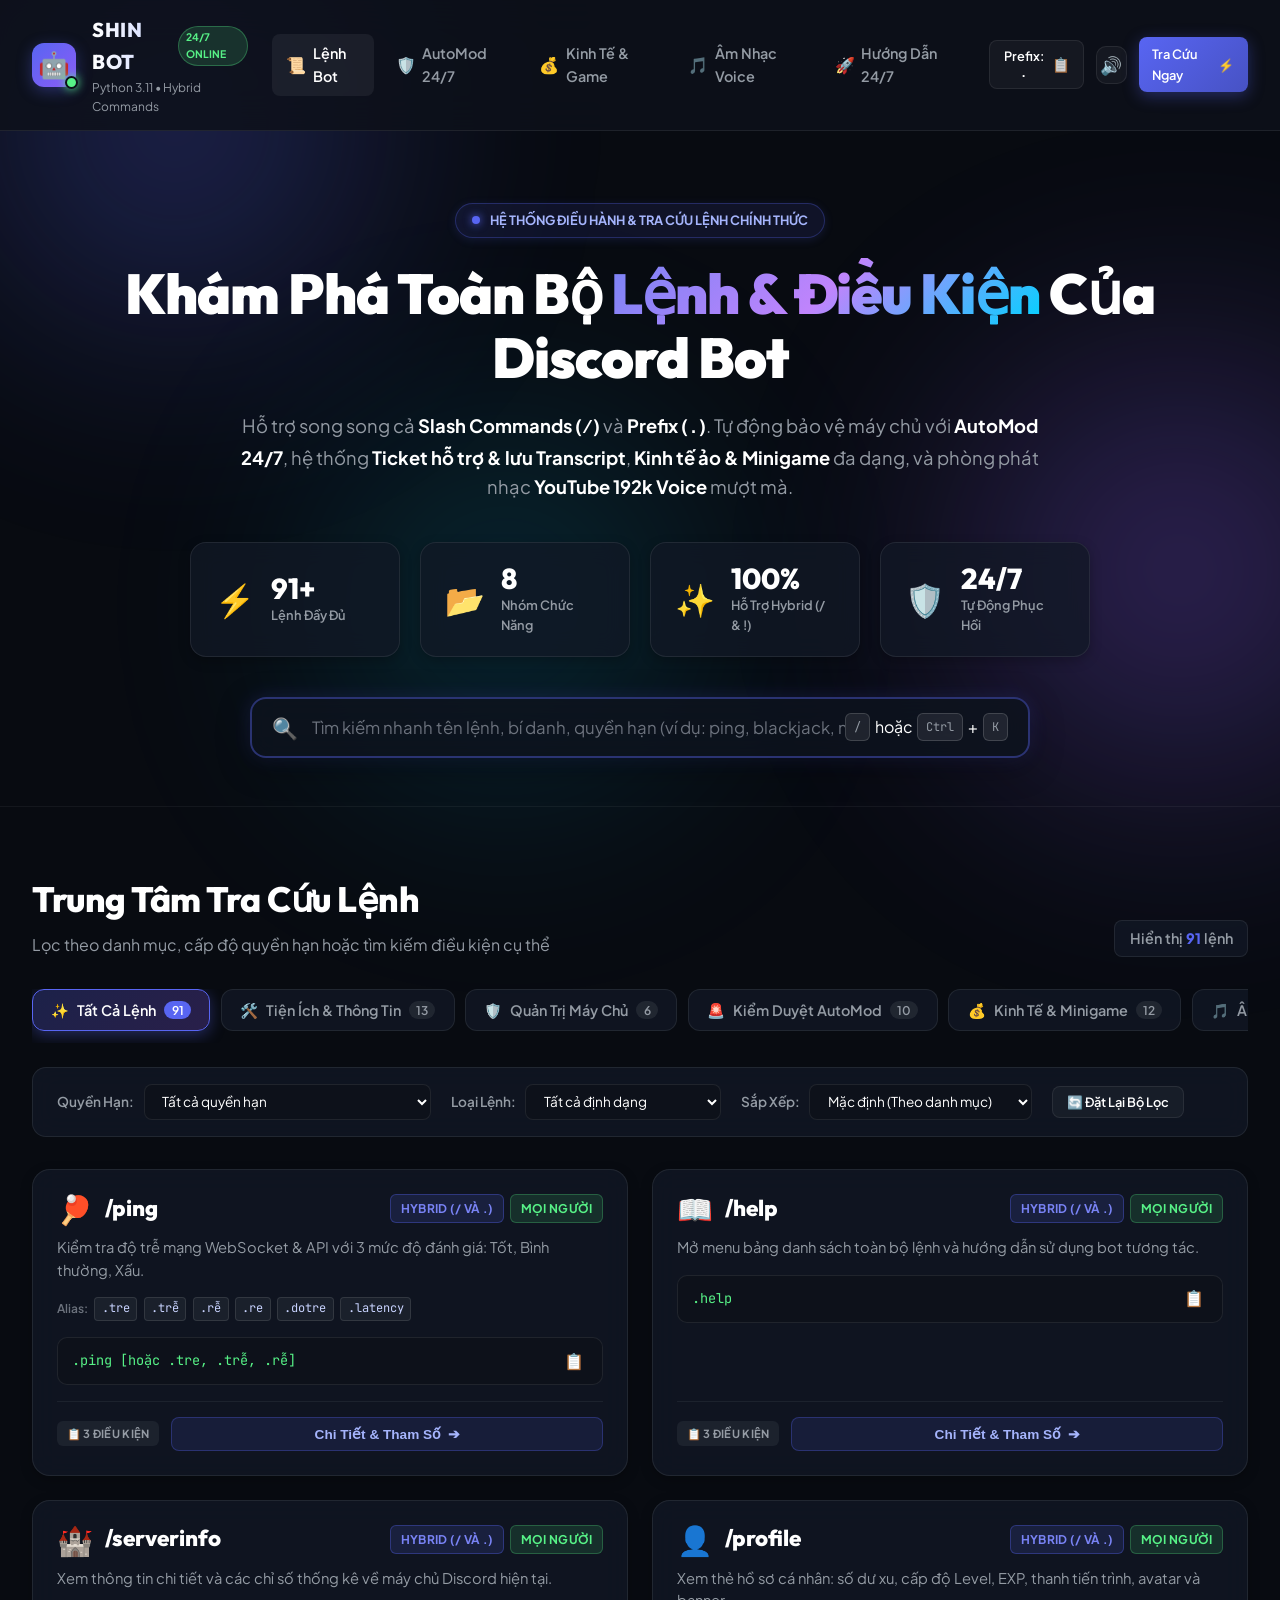
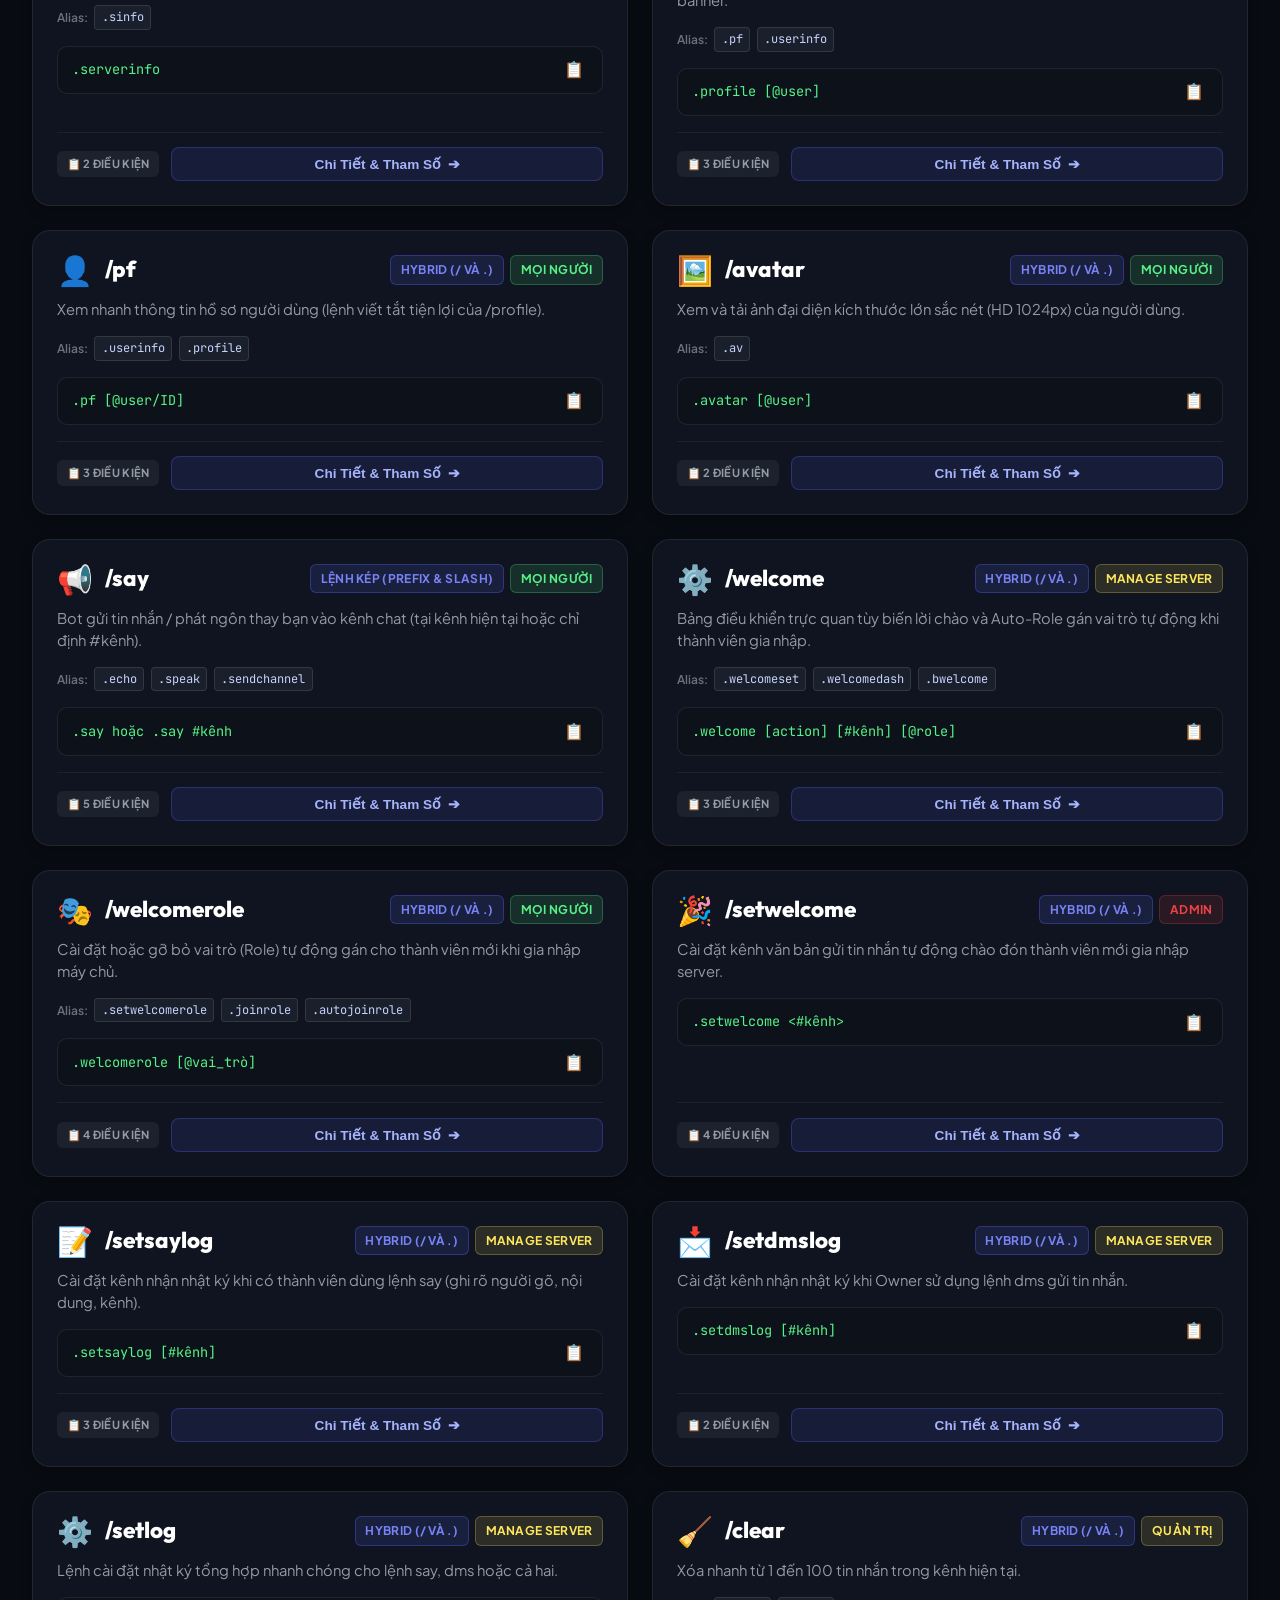
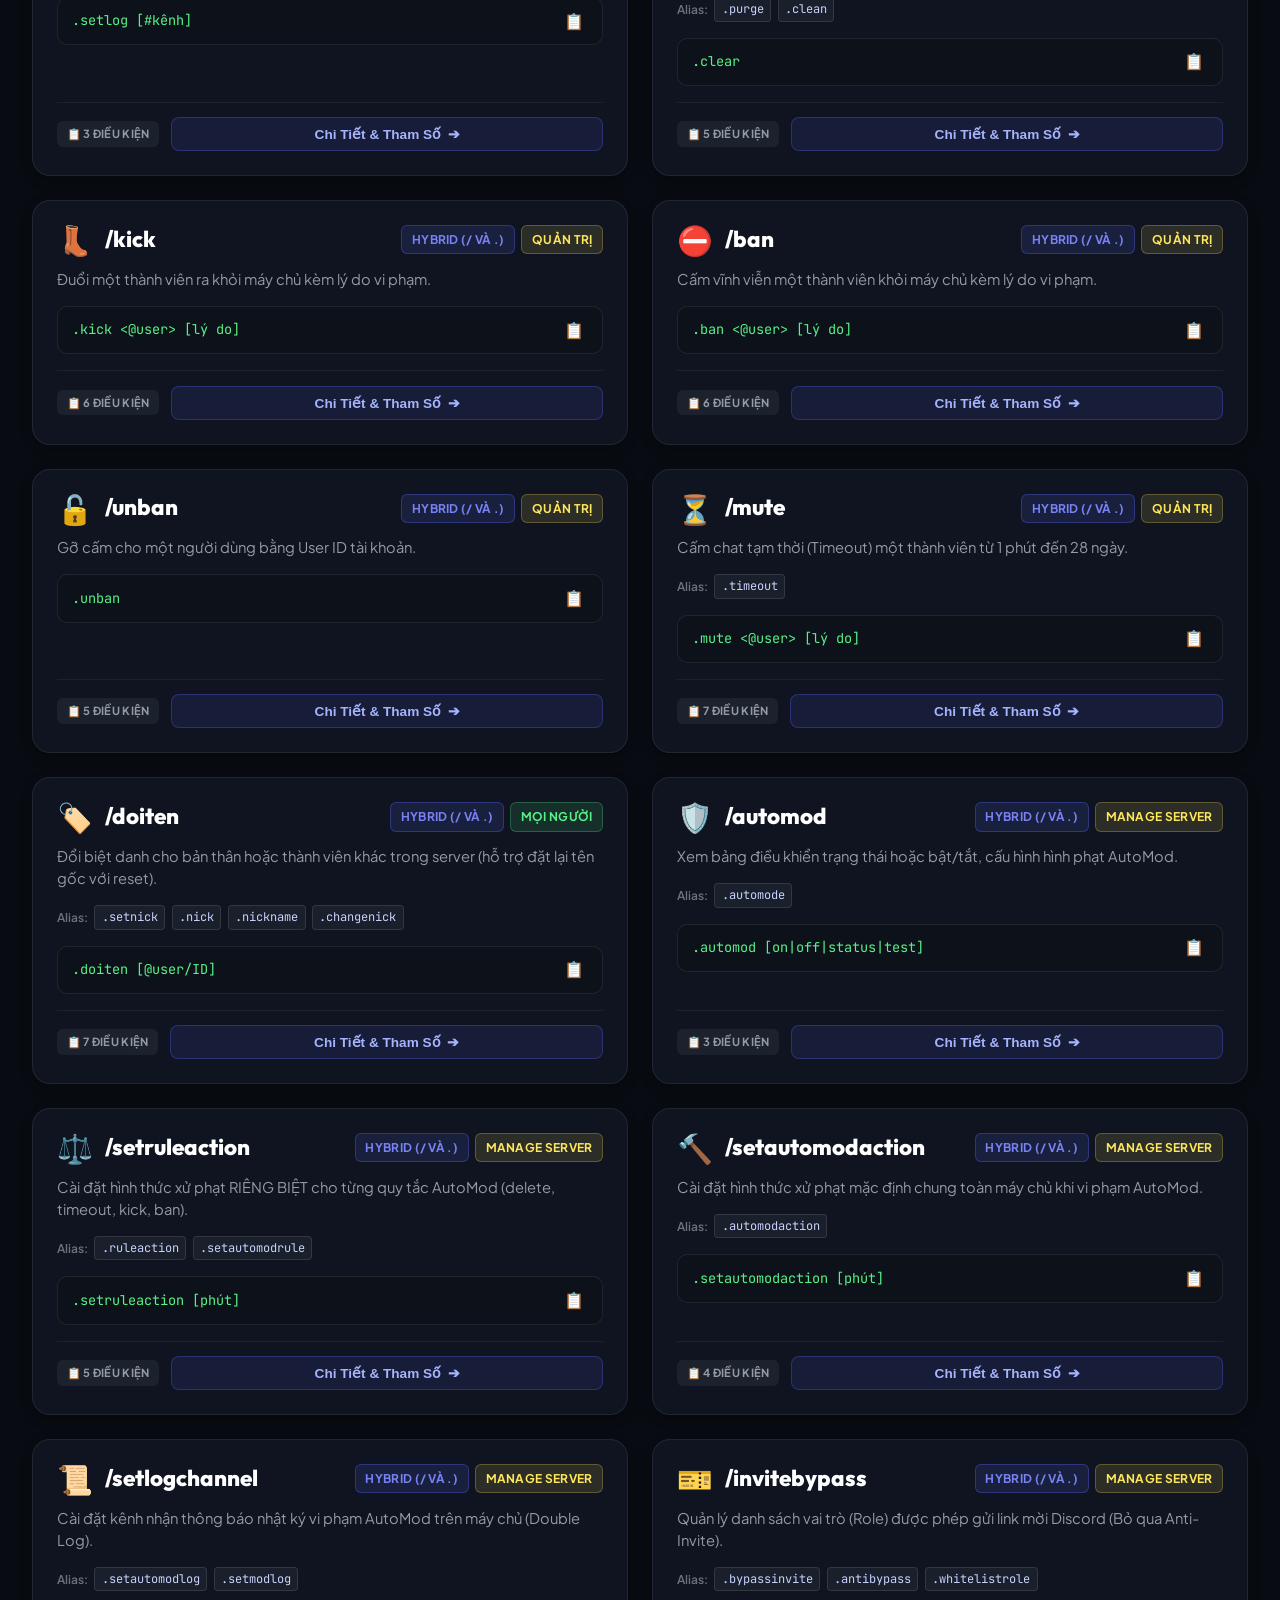
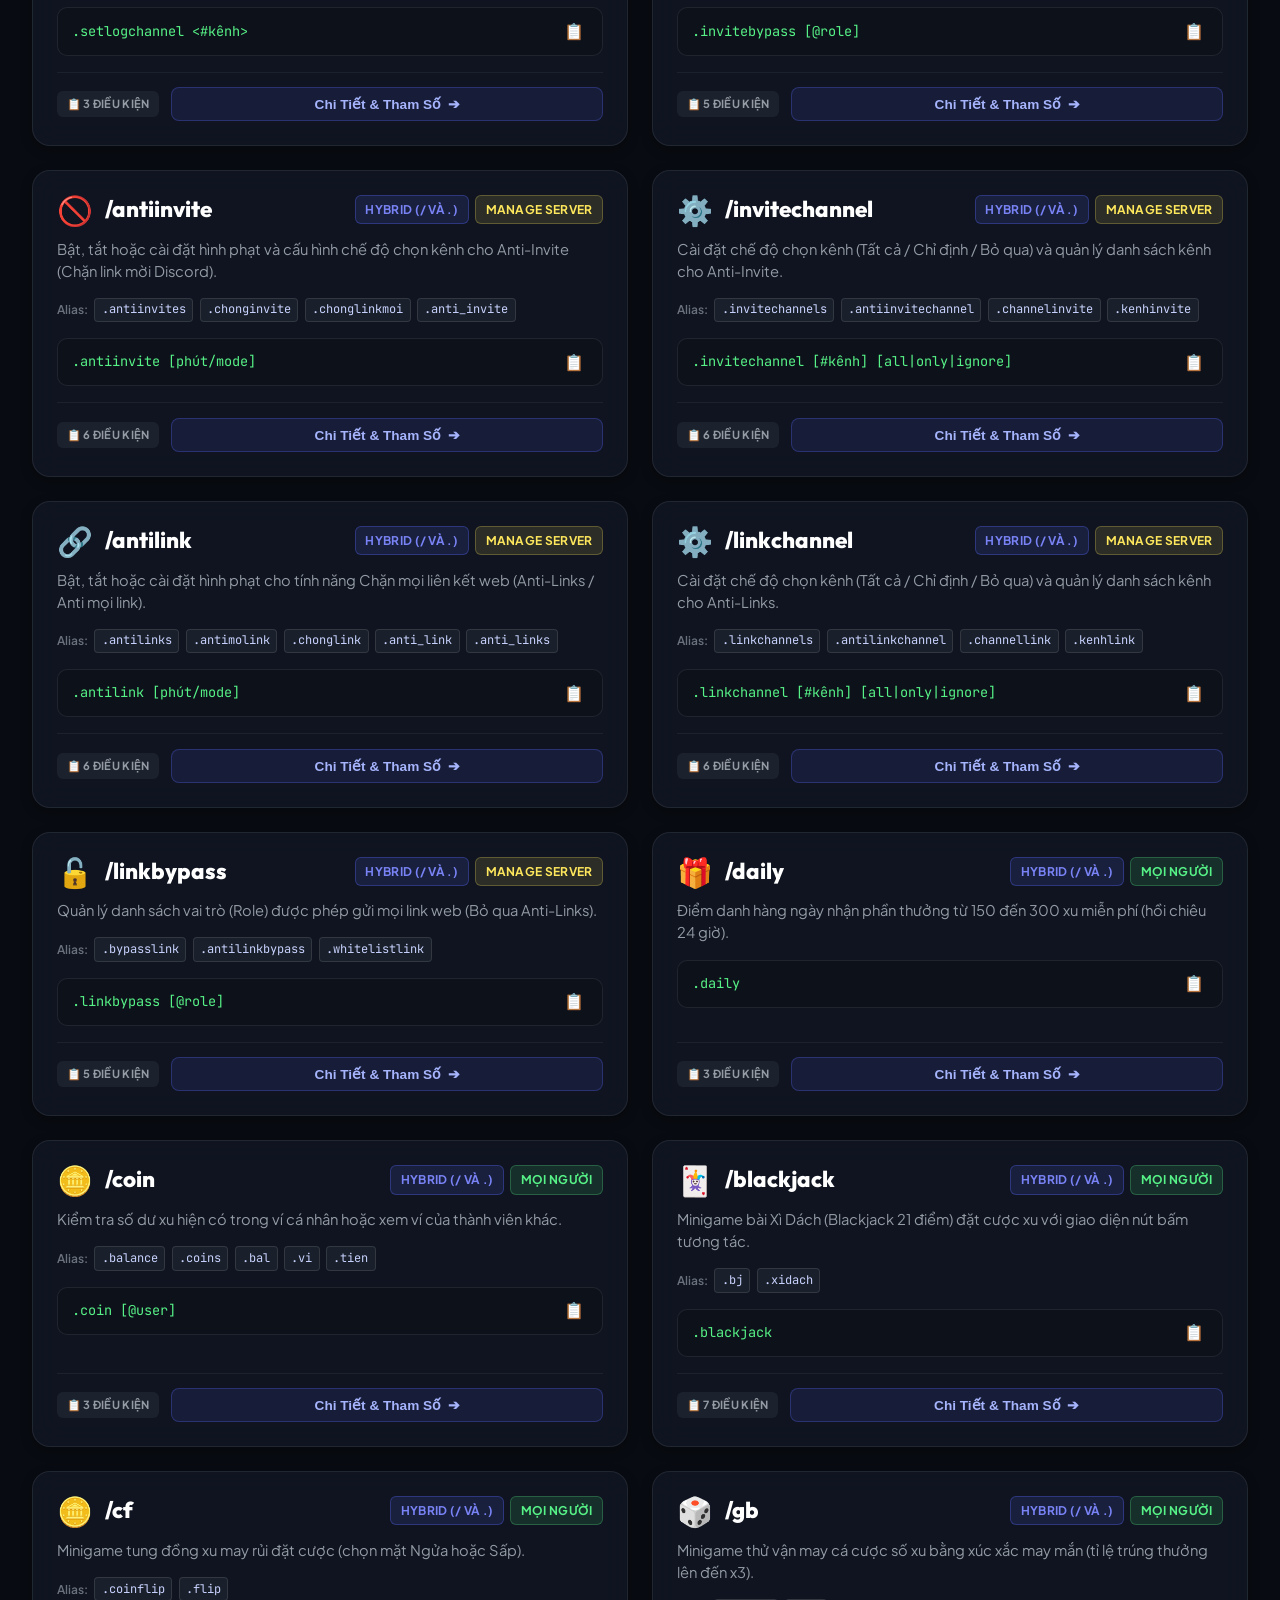
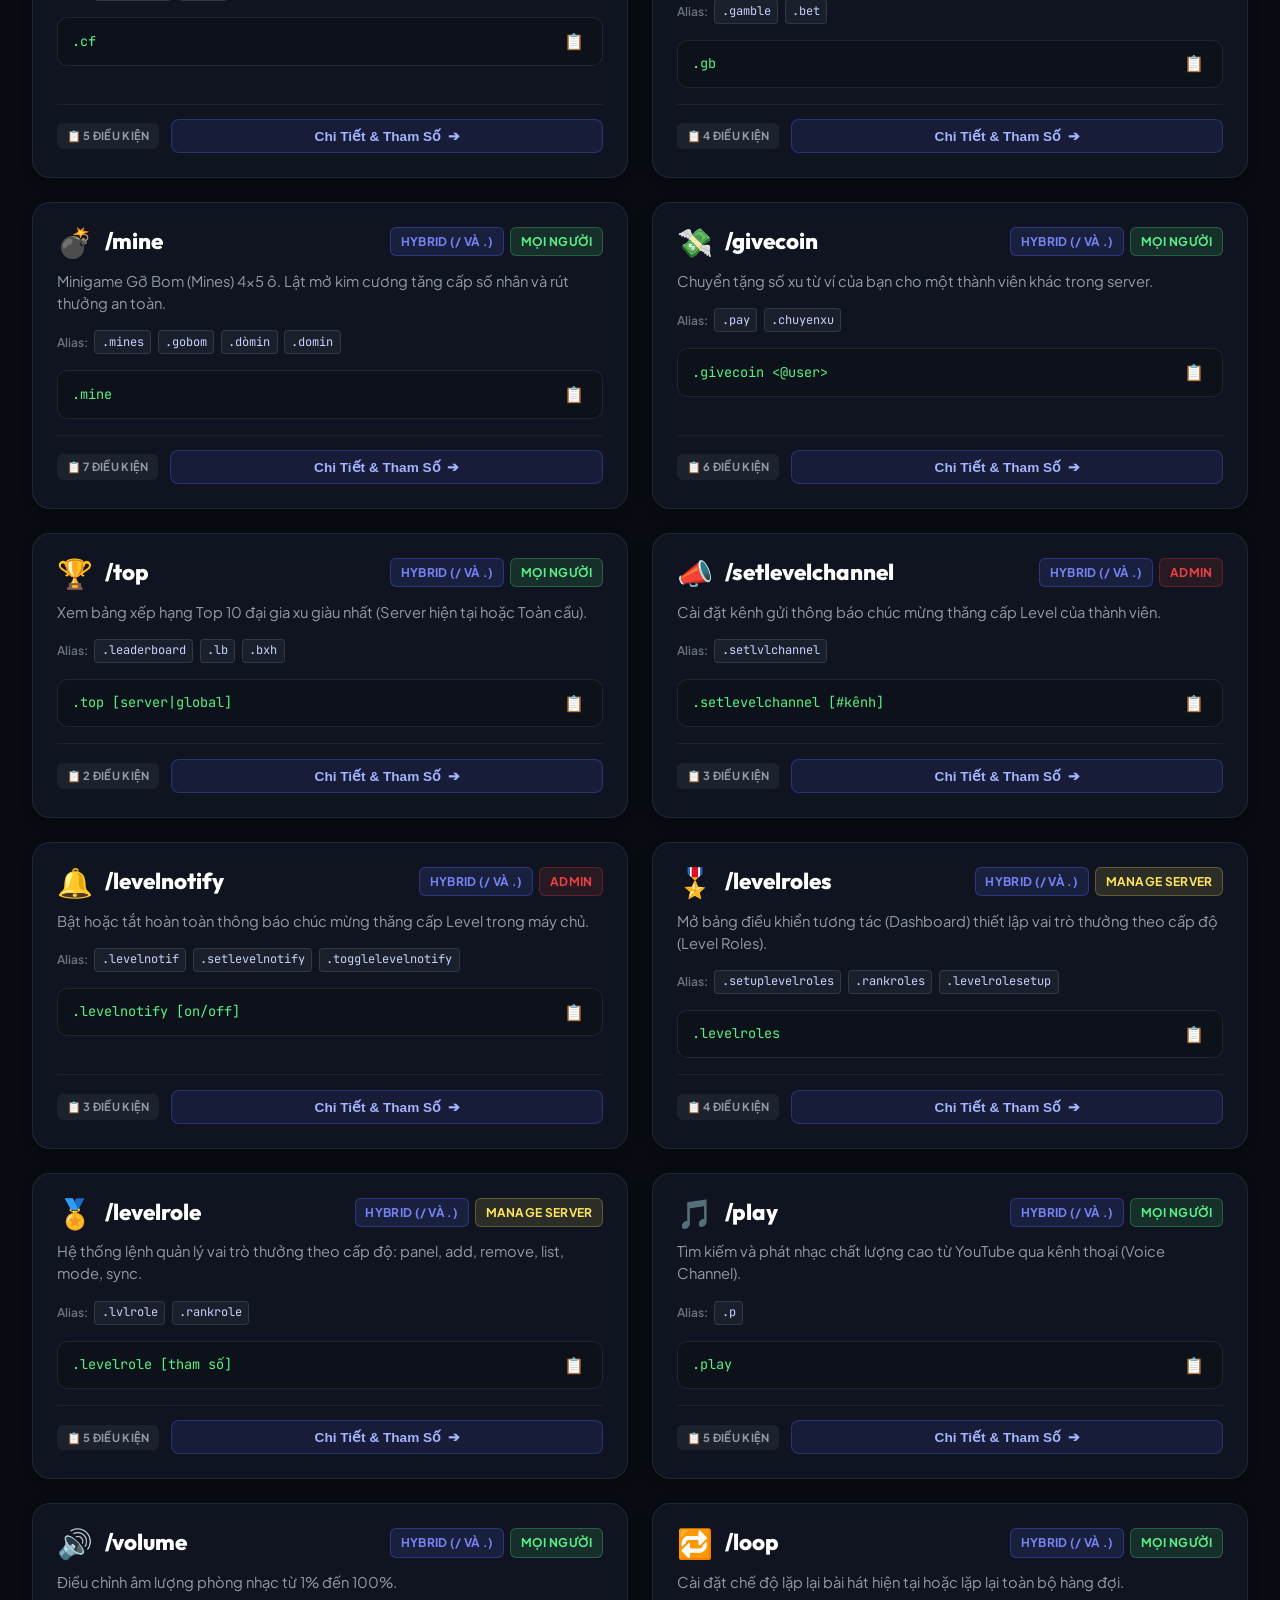
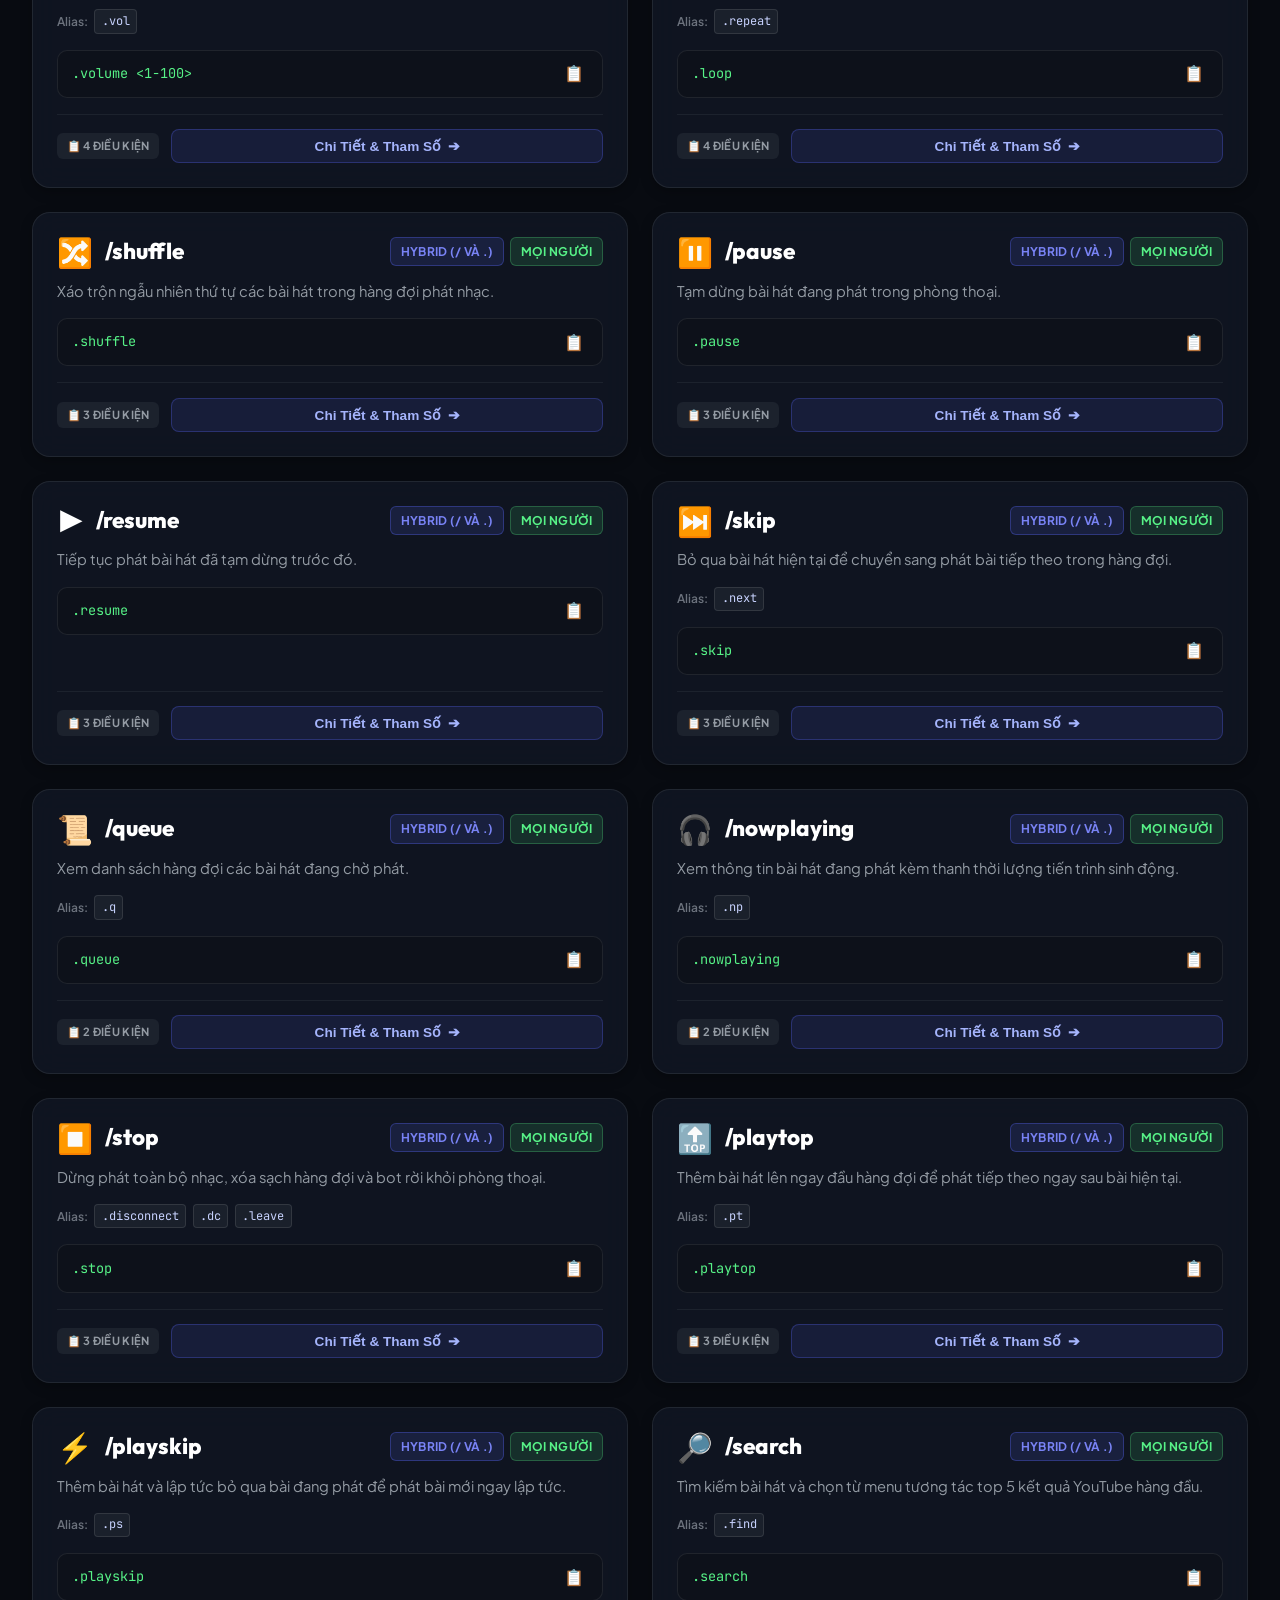
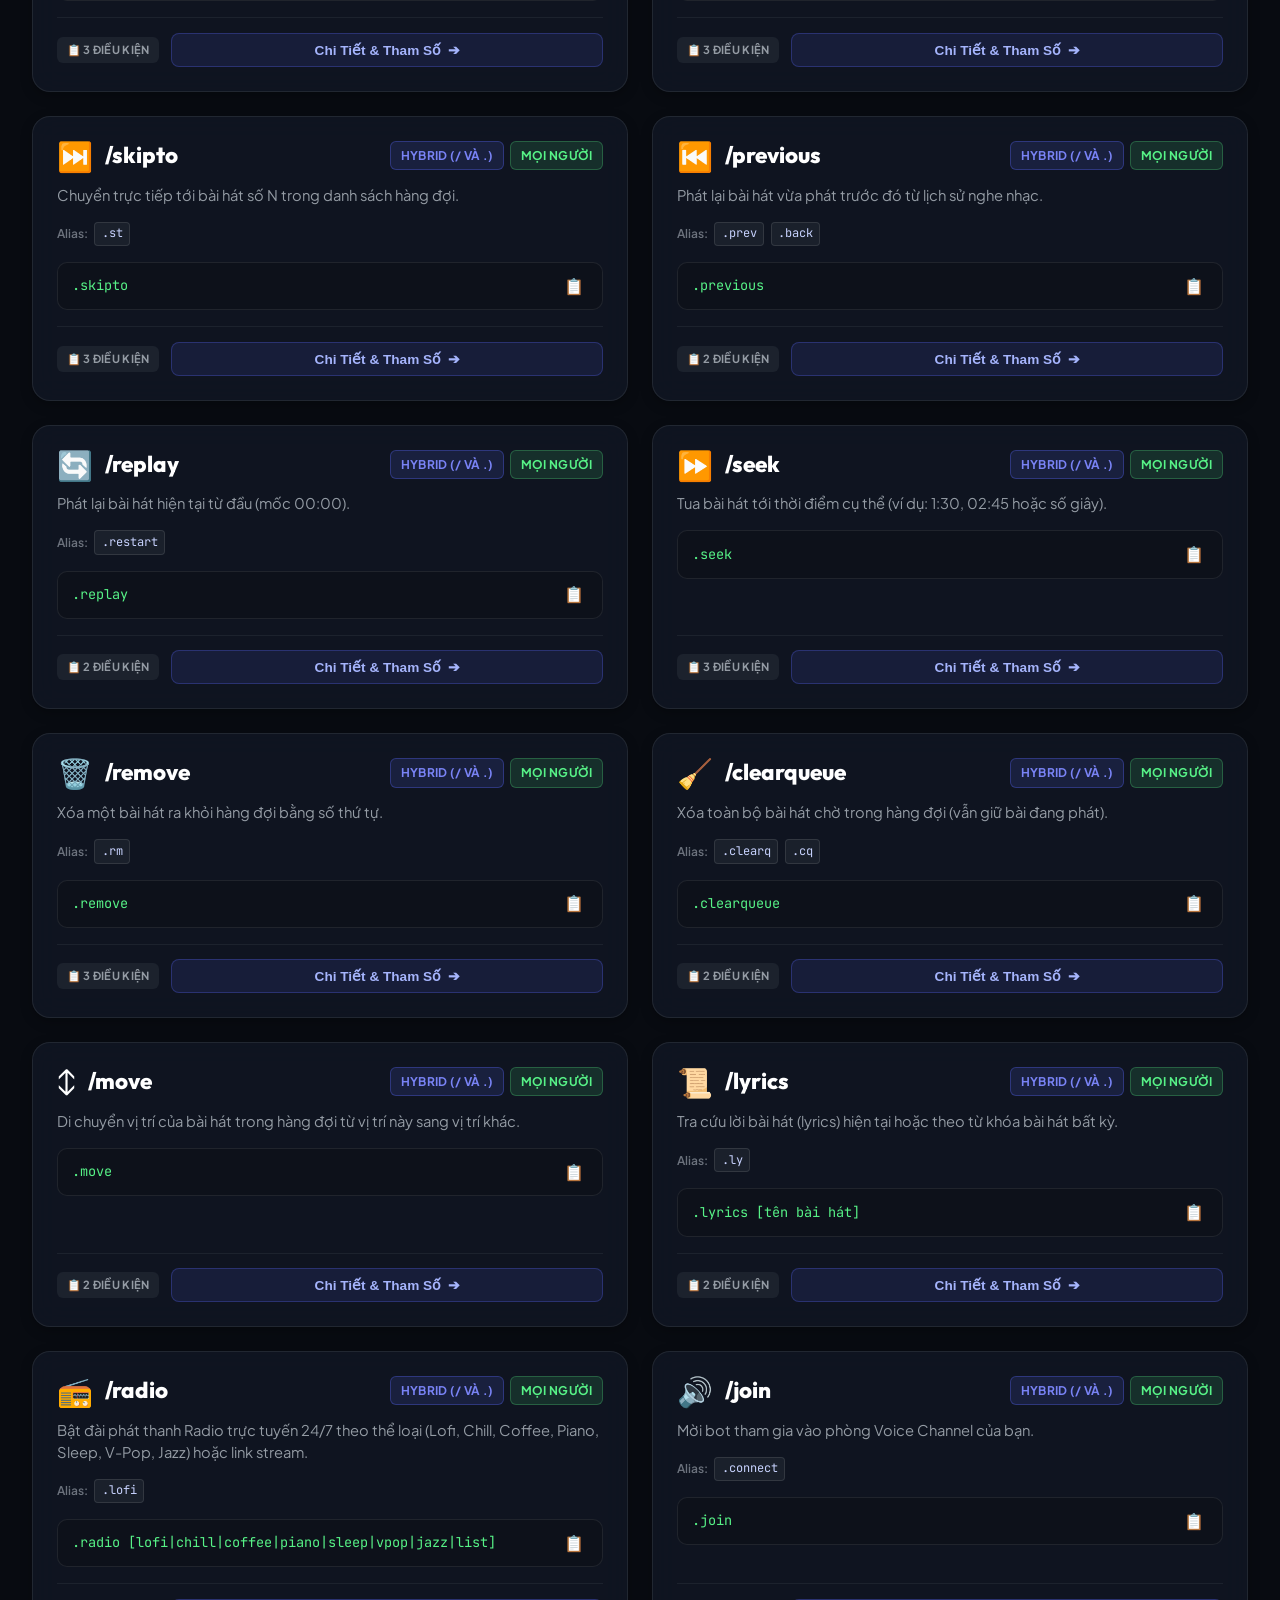
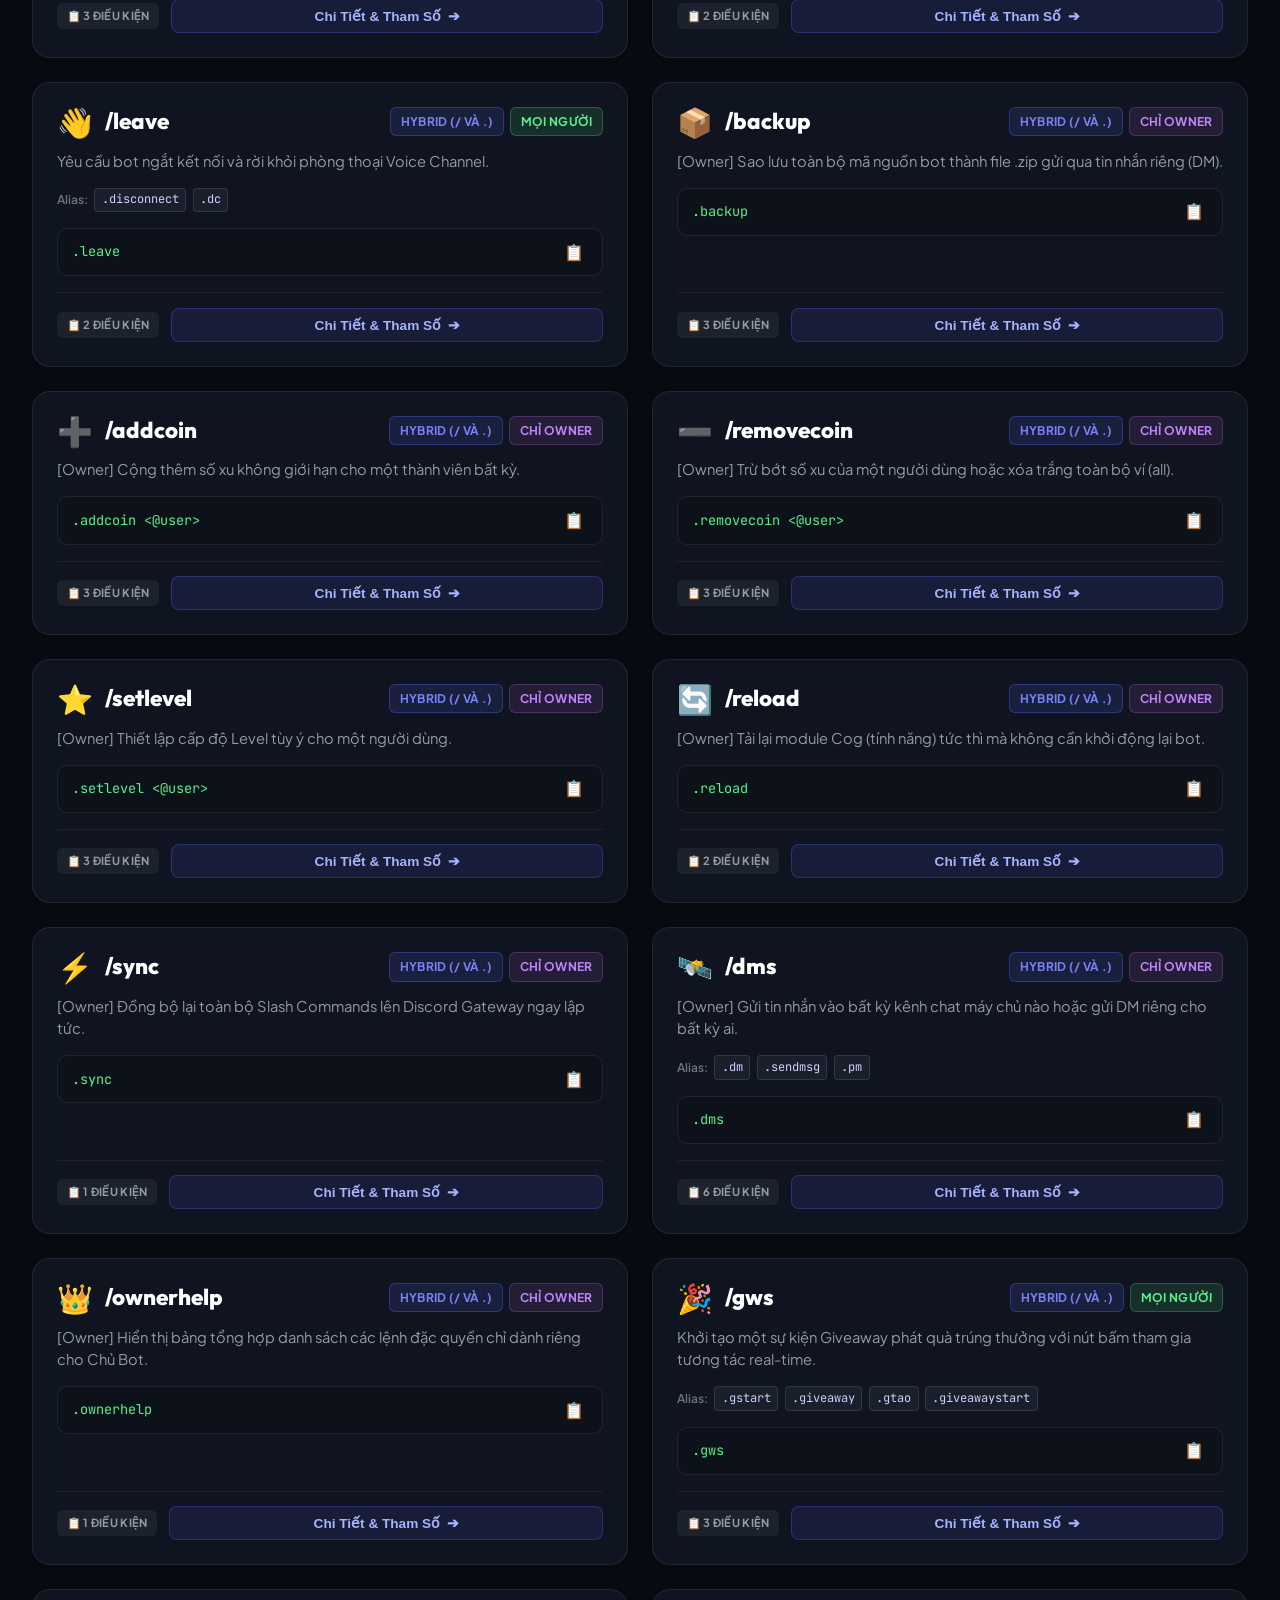
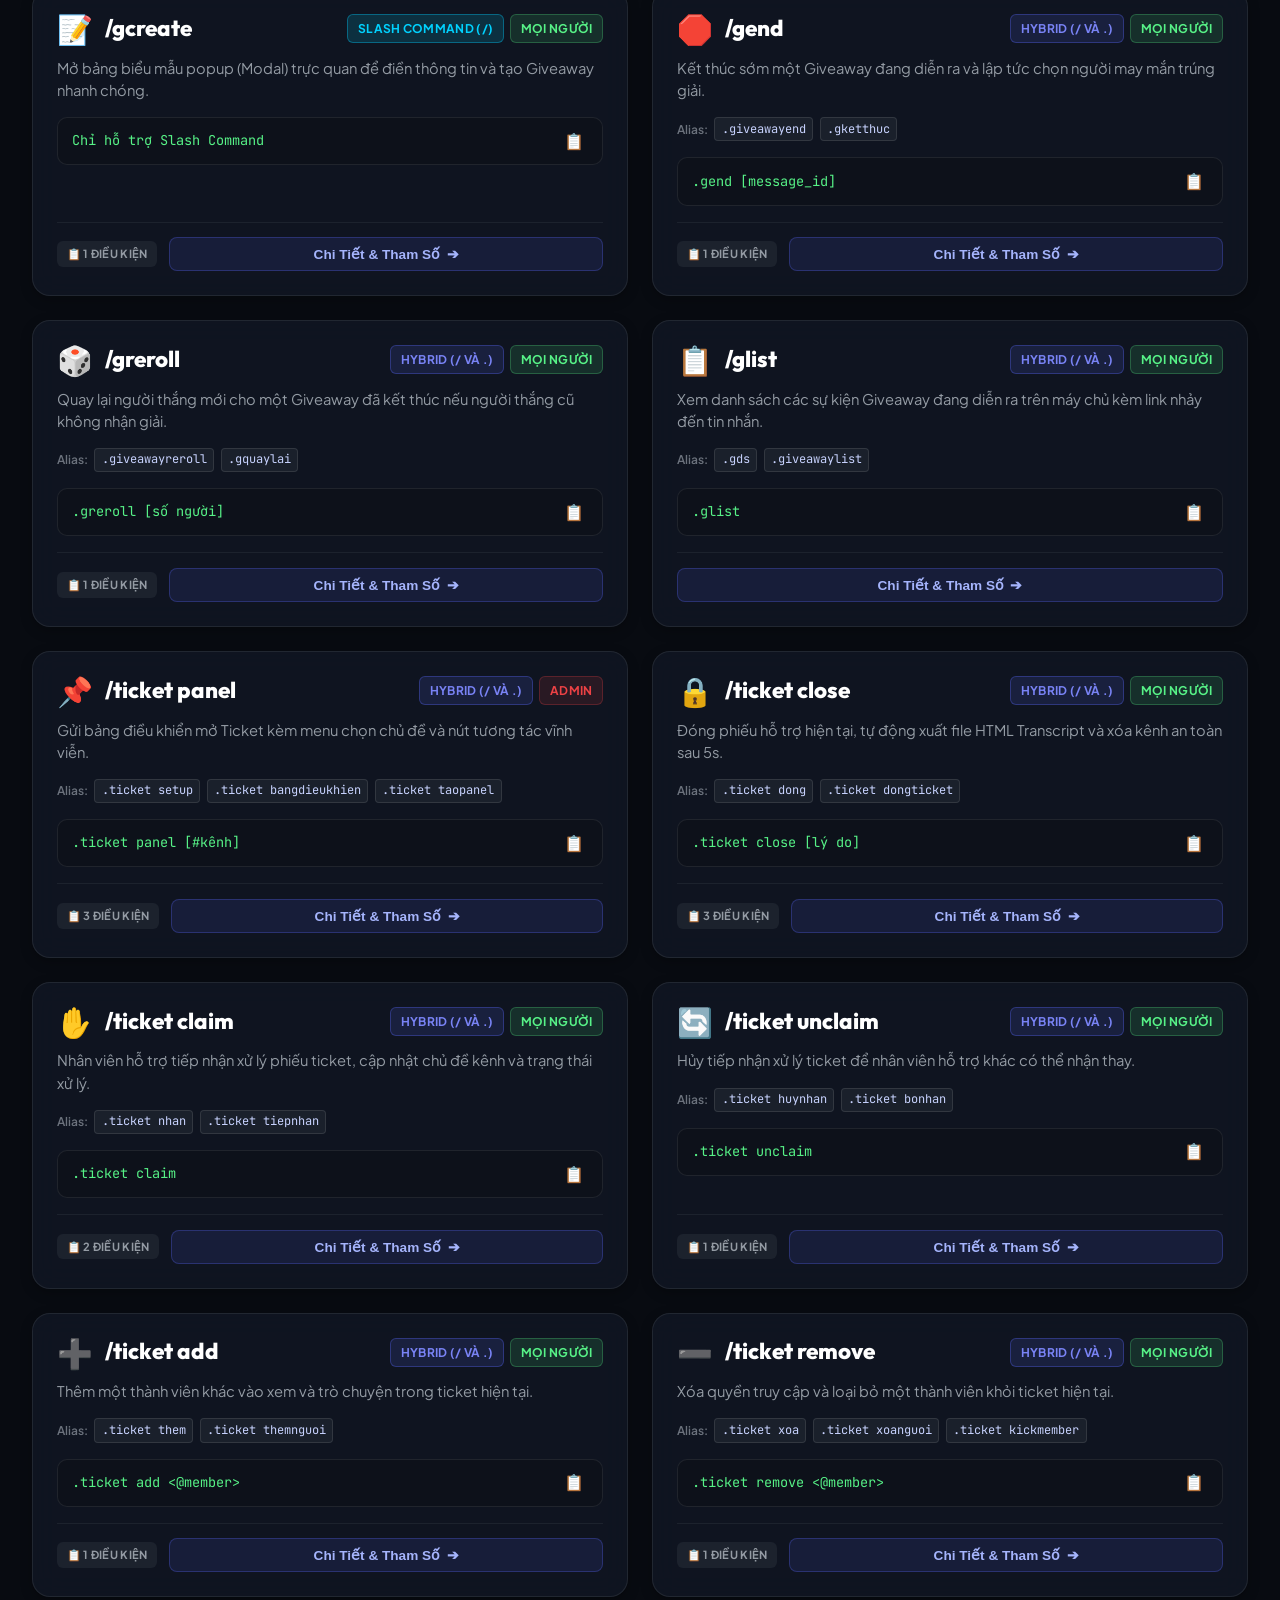
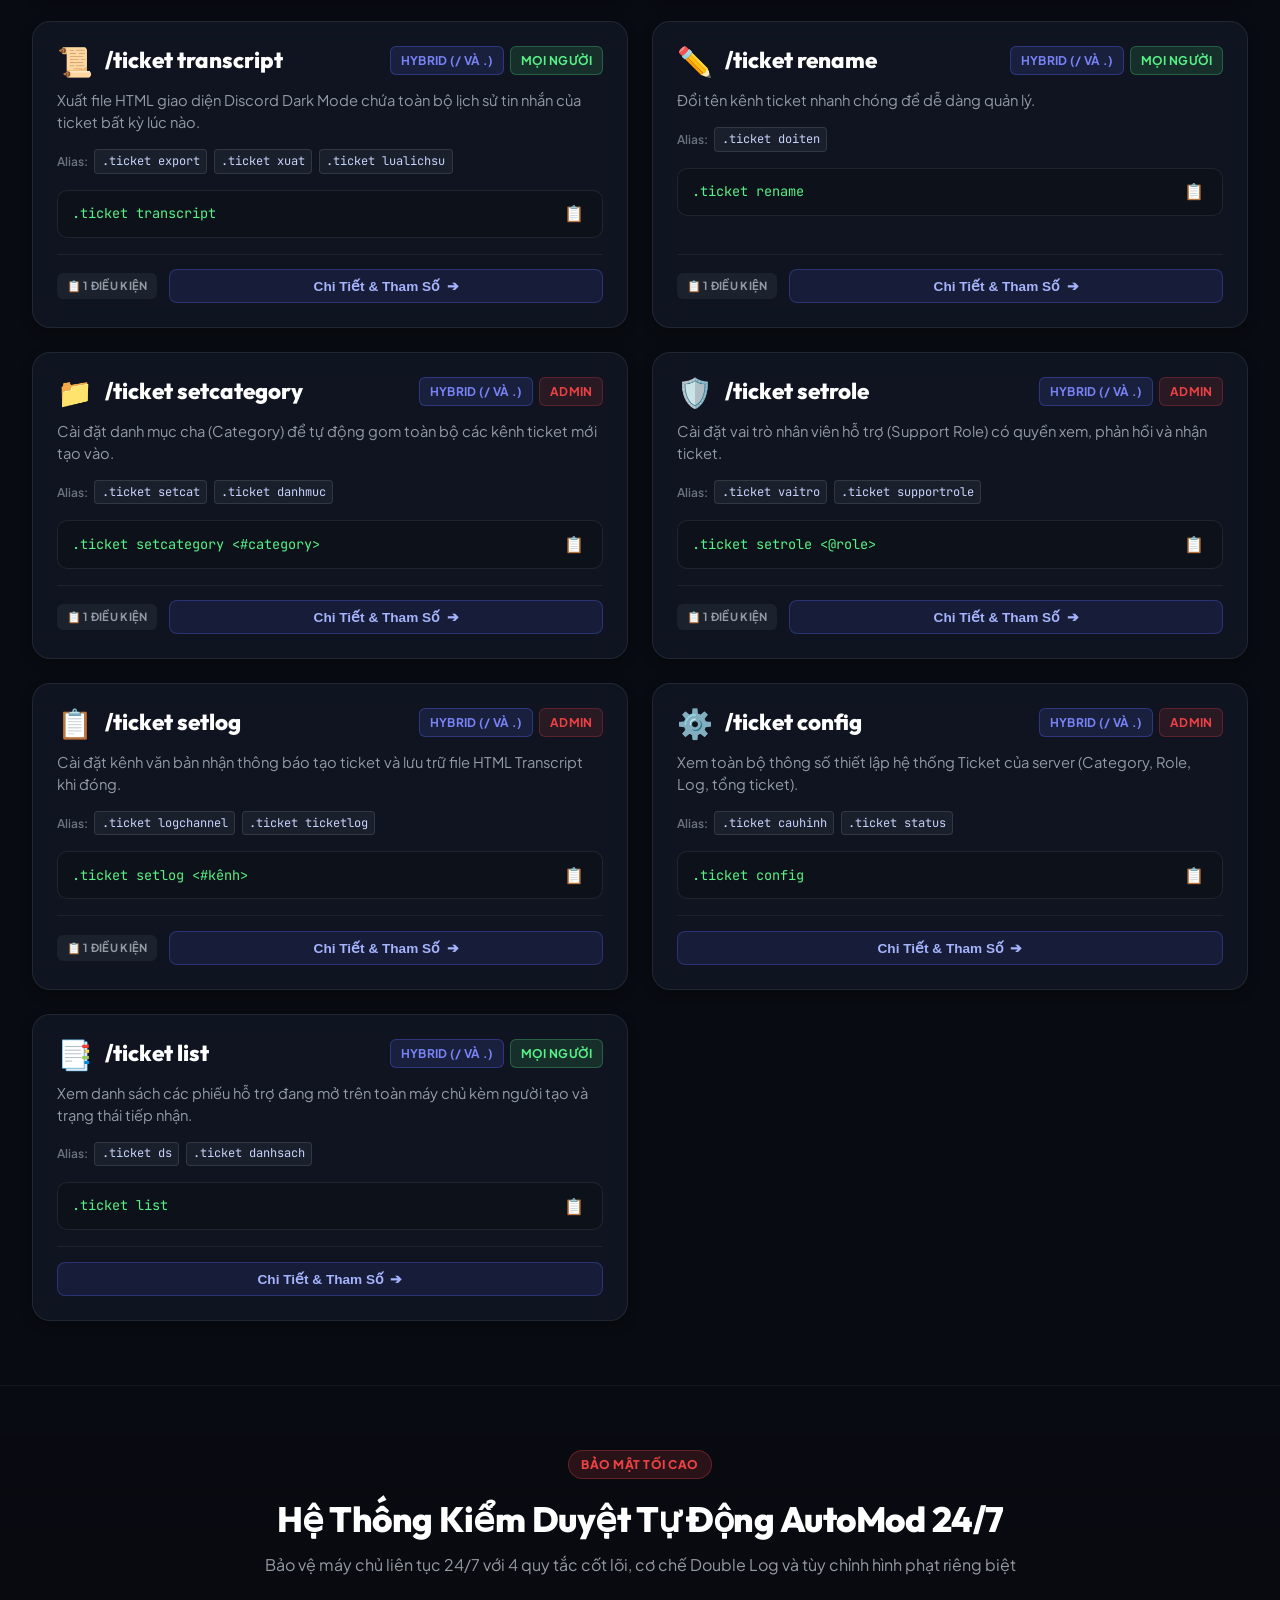
==== commit 84061b49: "Add files via upload" ====
--- a/index.html
+++ b/index.html
@@ -72,8 +72,8 @@
 
       <p class="hero-desc">
         Hỗ trợ song song cả <strong>Slash Commands (<code>/</code>)</strong> và <strong>Prefix (<code>.</code>)</strong>. 
-        Tự động bảo vệ máy chủ với <strong>AutoMod 24/7</strong>, hệ thống <strong>Kinh tế ảo & Minigame</strong> đa dạng, 
-        và phòng phát nhạc <strong>YouTube 192k Voice</strong> mượt mà.
+        Tự động bảo vệ máy chủ với <strong>AutoMod 24/7</strong>, hệ thống <strong>Ticket hỗ trợ & lưu Transcript</strong>, 
+        <strong>Kinh tế ảo & Minigame</strong> đa dạng, và phòng phát nhạc <strong>YouTube 192k Voice</strong> mượt mà.
       </p>
 
       <!-- Stats Counters -->
@@ -81,7 +81,7 @@
         <div class="stat-card">
           <div class="stat-icon" style="color: #5865F2;">⚡</div>
           <div class="stat-info">
-            <span class="stat-num" id="stat-total-cmds">78+</span>
+            <span class="stat-num" id="stat-total-cmds">91+</span>
             <span class="stat-label">Lệnh Đầy Đủ</span>
           </div>
         </div>
@@ -89,7 +89,7 @@
         <div class="stat-card">
           <div class="stat-icon" style="color: #3BA55C;">📂</div>
           <div class="stat-info">
-            <span class="stat-num" id="stat-total-cats">8</span>
+            <span class="stat-num" id="stat-total-cats">9</span>
             <span class="stat-label">Nhóm Chức Năng</span>
           </div>
         </div>
